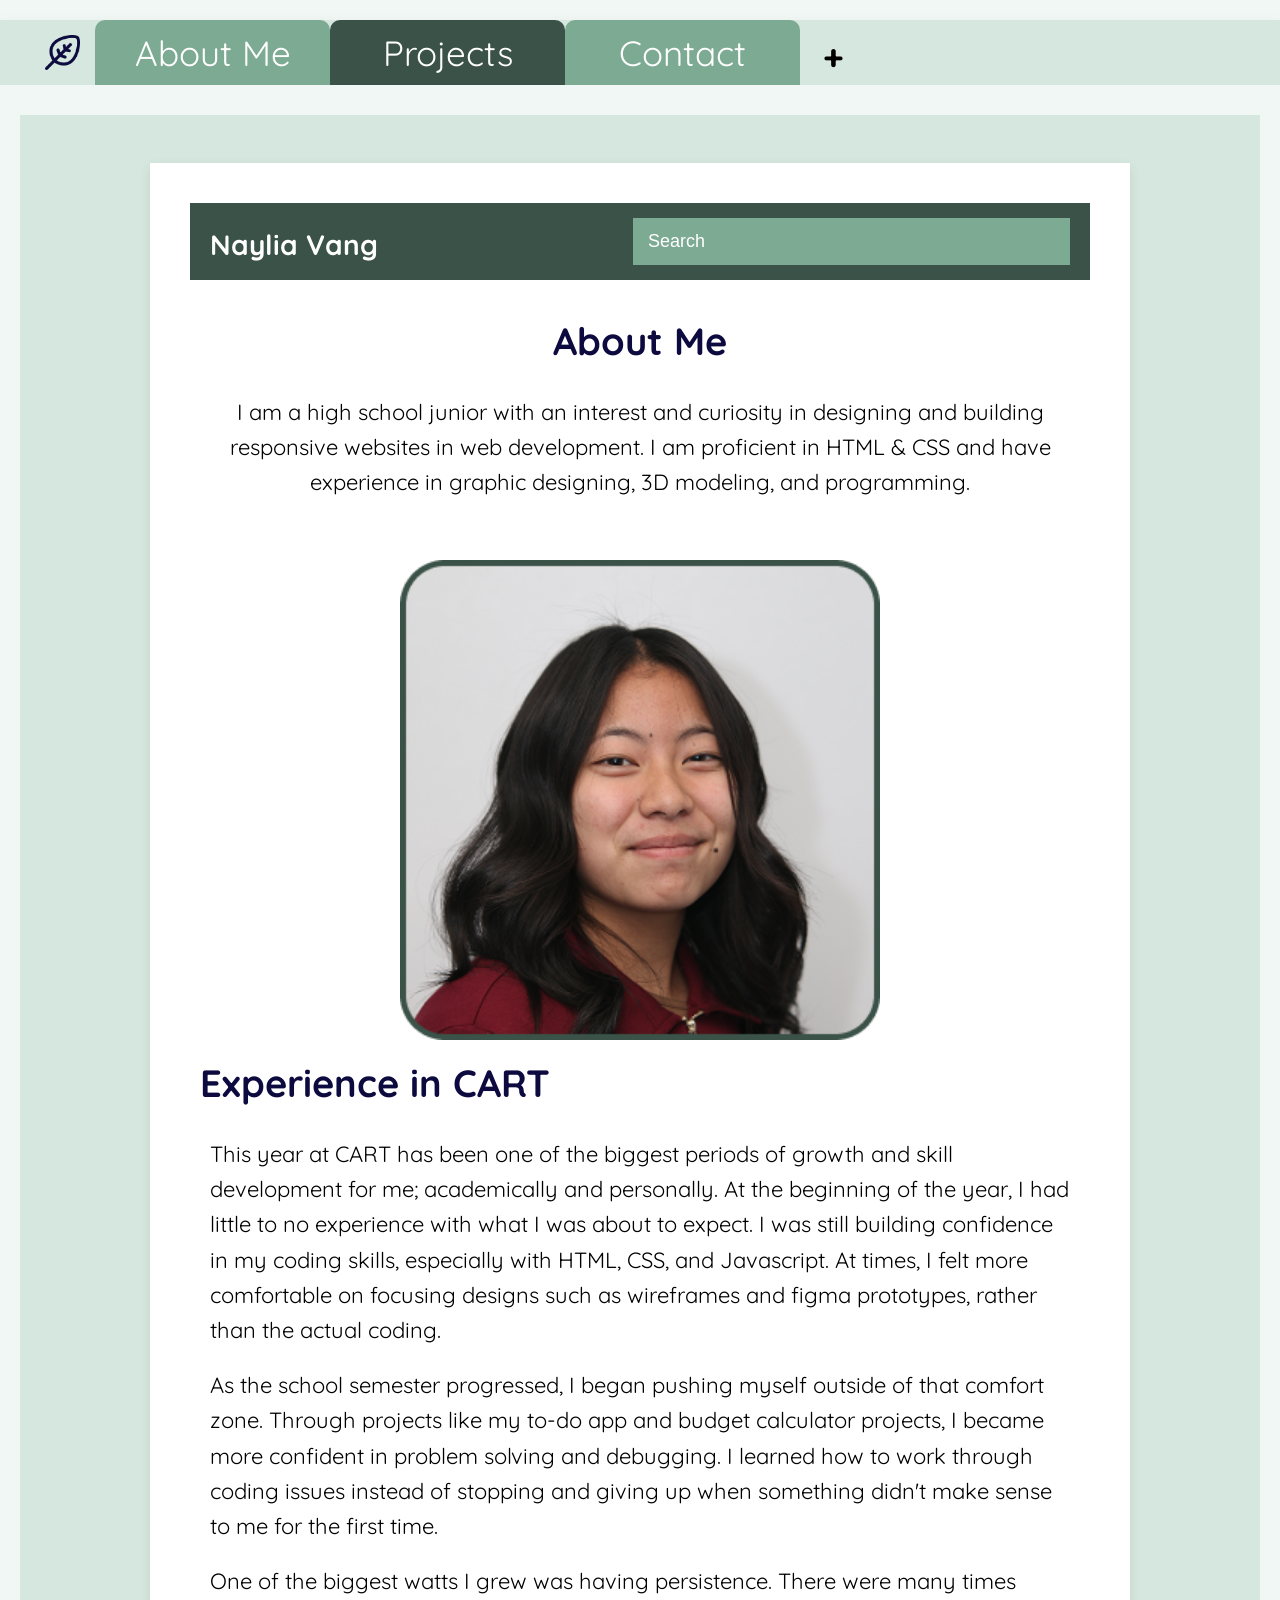
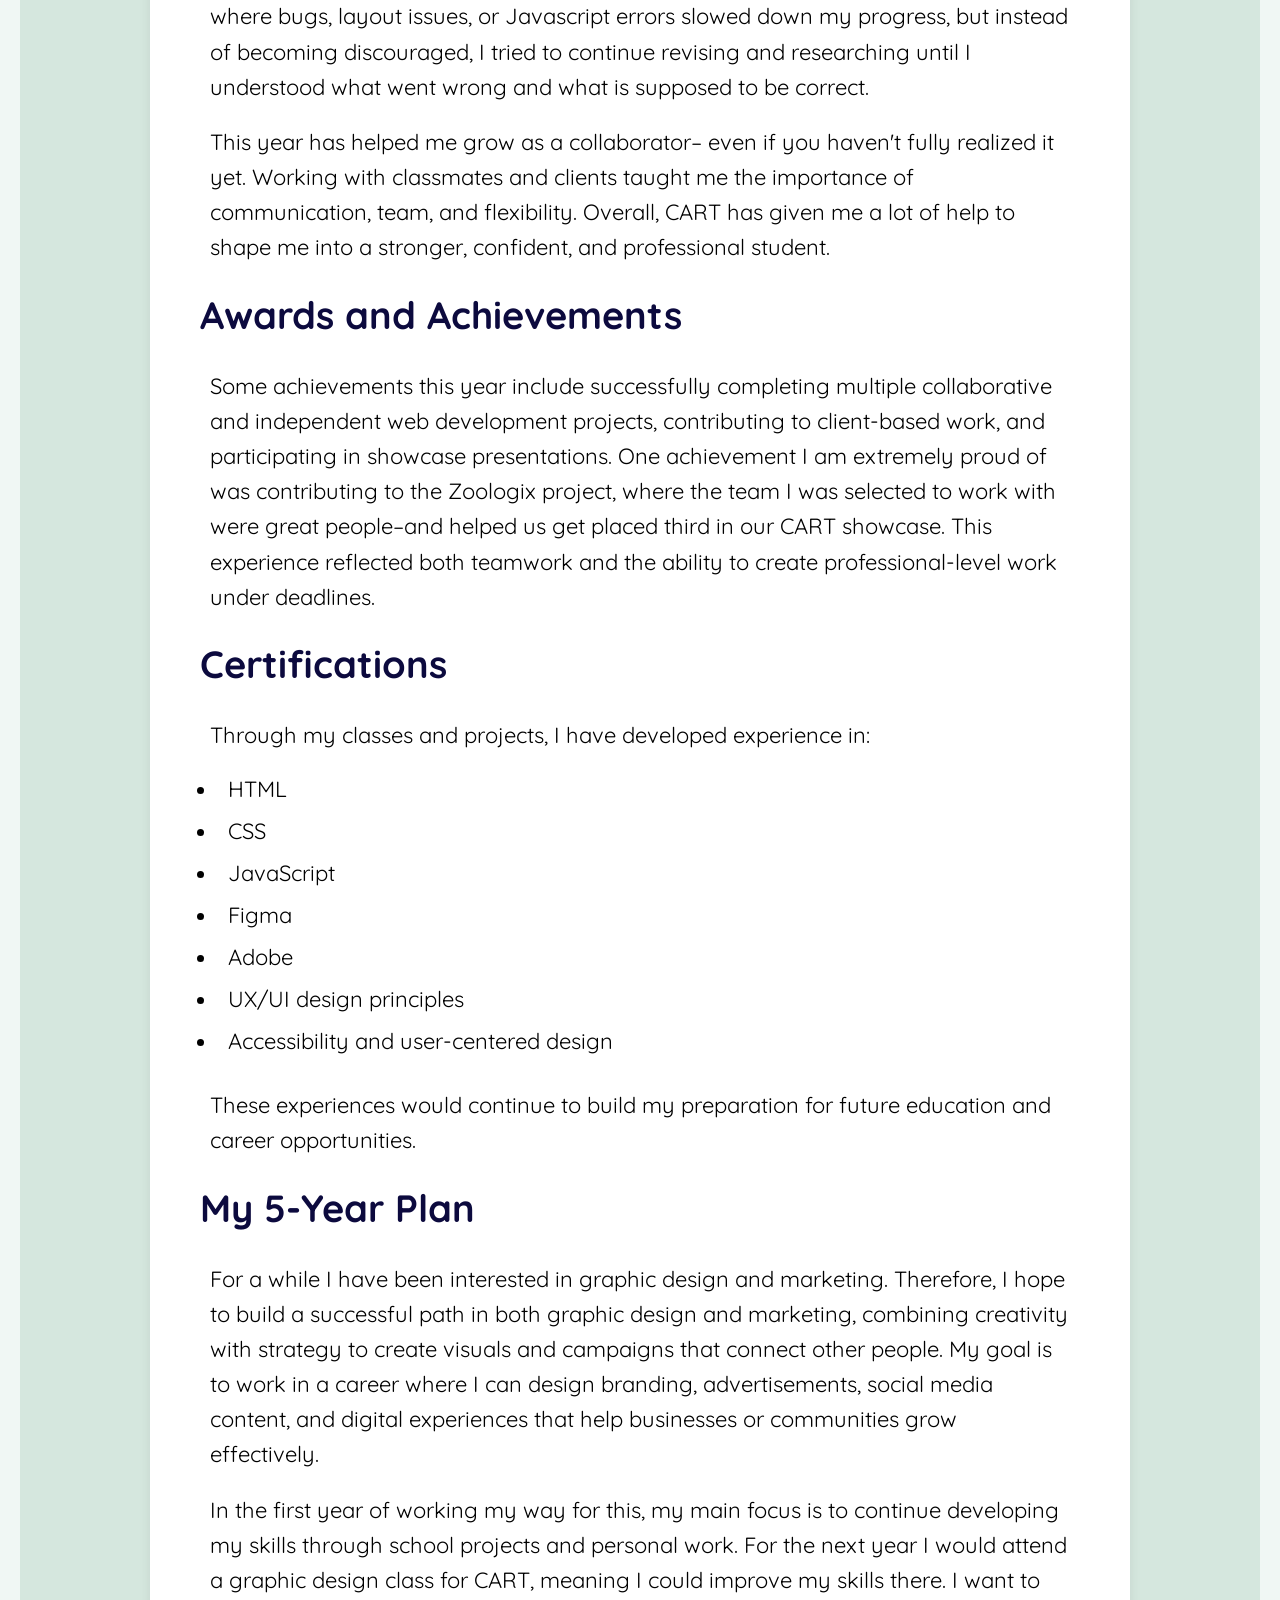
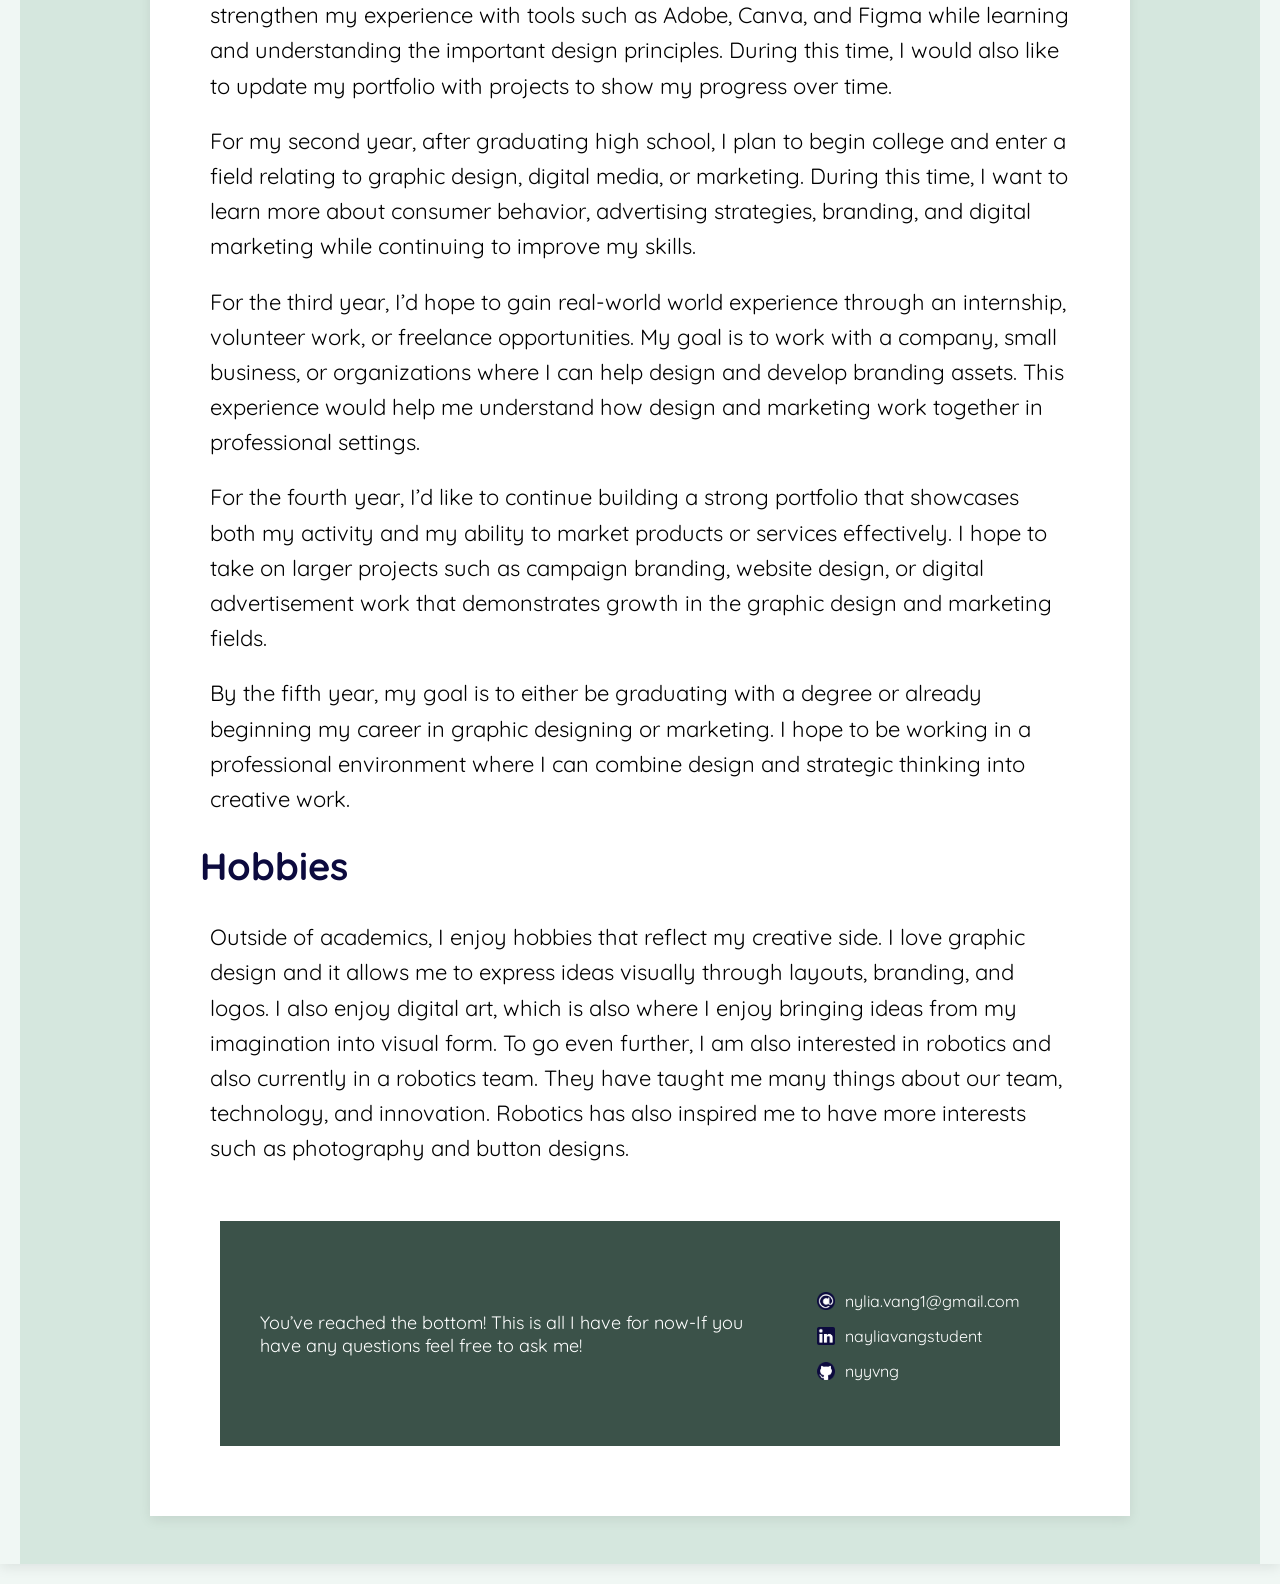
==== abtme.html @ 02778ee5 "fix up projects+resume l8tr" ====
<!DOCTYPE html>
<html lang="en">

<head>
    <meta charset="UTF-8">
    <meta name="viewport" content="width=device-width, initial-scale=1.0">
    <title>Naylia Vang | Portfolio</title>
    <link rel="stylesheet" href="style.css">
    <style>
        @import url('https://fonts.googleapis.com/css2?family=Montserrat:ital,wght@0,100..900;1,100..900&family=Quicksand:wght@300..700&family=Teachers:ital,wght@0,400..800;1,400..800&display=swap');
    </style>
</head>








<body>

    <section class="body-idk">


        <header>
            <nav>
                <a class="nav-link" id="home-link" href="index.html"><img src="home-icon.png"></a>
                <a class="nav-link" id="about-link" href="abtme.html">About Me</a>
                <a class="nav-link" id="projects-link" href="projects.html">Projects</a>
                <a class="nav-link" id="contact-link" href="contact.html">Contact</a>
                <div class="plus-btn">+</div>
            </nav>
        </header>
    </section>




    <section class="foldercover">
        <div class="contentcover">
            <!-- fun nav bar-->
            <main>
                <h1><a href="index.html">Naylia Vang</a></h1>
                <input type="text" id="search" value="Search">
            </main>
            <div id="ab" class="abt-me">
                <h2>About Me</h2>
                <p>I am a high school junior with an interest and curiosity in designing and building responsive
                    websites in
                    web
                    development. I am proficient in HTML & CSS and have experience in graphic designing, 3D
                    modeling,
                    and
                    programming.</p>
                <img id="hs" src="head-shot.png">
            </div>



            <div class="cart-relf">
                <h3>Experience in CART</h3>
                <p>This year at CART has been one of the biggest periods of growth and skill development for me;
                    academically and personally. At the beginning of the year, I had little to no experience with
                    what I
                    was
                    about to expect. I was still building confidence in my coding skills, especially with HTML, CSS,
                    and
                    Javascript. At times, I felt more comfortable on focusing designs such as wireframes and figma
                    prototypes, rather than the actual coding.</p>
                <p>As the school semester progressed, I began pushing myself outside of that comfort zone. Through
                    projects
                    like my to-do app and budget calculator projects, I became more confident in problem solving and
                    debugging. I learned how to work through coding issues instead of stopping and giving up when
                    something
                    didn't make sense to me for the first time.</p>
                <p>One of the biggest watts I grew was having persistence. There were many times where bugs, layout
                    issues,
                    or Javascript errors slowed down my progress, but instead of becoming discouraged, I tried to
                    continue
                    revising and researching until I understood what went wrong and what is supposed to be correct.
                </p>
                <p>This year has helped me grow as a collaborator– even if you haven't fully realized it yet.
                    Working
                    with
                    classmates and clients taught me the importance of communication, team, and flexibility.
                    Overall,
                    CART
                    has given me a lot of help to shape me into a stronger, confident, and professional student.</p>
            </div>


            <div class="awards">
                <h3>Awards and Achievements</h3>
                <p>Some achievements this year include successfully completing multiple collaborative and
                    independent
                    web
                    development projects, contributing to client-based work, and participating in showcase
                    presentations.
                    One achievement I am extremely proud of was contributing to the Zoologix project, where the team
                    I
                    was
                    selected to work with were great people–and helped us get placed third in our CART showcase.
                    This
                    experience reflected both teamwork and the ability to create professional-level work under
                    deadlines.
                </p>
            </div>

            <div class="certi">
                <h3>Certifications</h3>
                <p>Through my classes and projects, I have developed experience in:</p>
                <ul>
                    <li>HTML</li>
                    <li>CSS</li>
                    <li>JavaScript</li>
                    <li>Figma</li>
                    <li>Adobe</li>
                    <li>UX/UI design principles</li>
                    <li>Accessibility and user-centered design</li>
                </ul>
                <p>These experiences would continue to build my preparation for future education and career
                    opportunities.</p>
            </div>


            <div class="years-plan">
                <h3>My 5-Year Plan</h3>
                <p>For a while I have been interested in graphic design and marketing. Therefore, I hope to build a
                    successful path in both graphic design and marketing, combining creativity with strategy to
                    create
                    visuals and campaigns that connect other people. My goal is to work in a career where I can
                    design
                    branding, advertisements, social media content, and digital experiences that help businesses or
                    communities grow effectively.</p>
                <p>In the first year of working my way for this, my main focus is to continue developing my skills
                    through
                    school projects and personal work. For the next year I would attend a graphic design class for
                    CART,
                    meaning I could improve my skills there. I want to strengthen my experience with tools such as
                    Adobe,
                    Canva, and Figma while learning and understanding the important design principles. During this
                    time,
                    I
                    would also like to update my portfolio with projects to show my progress over time.</p>
                <p>For my second year, after graduating high school, I plan to begin college and enter a field
                    relating
                    to
                    graphic design, digital media, or marketing. During this time, I want to learn more about
                    consumer
                    behavior, advertising strategies, branding, and digital marketing while continuing to improve my
                    skills.
                </p>
                <p>For the third year, I’d hope to gain real-world world experience through an internship, volunteer
                    work,
                    or freelance opportunities. My goal is to work with a company, small business, or organizations
                    where I
                    can help design and develop branding assets. This experience would help me understand how design
                    and
                    marketing work together in professional settings.</p>
                <p>For the fourth year, I’d like to continue building a strong portfolio that showcases both my
                    activity
                    and
                    my ability to market products or services effectively. I hope to take on larger projects such as
                    campaign branding, website design, or digital advertisement work that demonstrates growth in the
                    graphic
                    design and marketing fields.</p>
                <p>By the fifth year, my goal is to either be graduating with a degree or already beginning my
                    career in
                    graphic designing or marketing. I hope to be working in a professional environment where I can
                    combine
                    design and strategic thinking into creative work.</p>
            </div>

            <div class="hobbies">
                <h3>Hobbies</h3>
                <p>Outside of academics, I enjoy hobbies that reflect my creative side.
                    I love graphic design and it allows me to express ideas visually through layouts, branding, and
                    logos. I also enjoy digital art, which is also where I enjoy bringing ideas from my imagination
                    into visual form. To go even further, I am also interested in robotics and also currently in a
                    robotics team. They have taught me many things about our team, technology, and innovation.
                    Robotics has also inspired me to have more interests such as photography and button designs.
                </p>
            </div>






            <!-- bottom nav bar-->
            <section class="bottom-nav">
                <p>You’ve reached the bottom! This is all I have for now-If you have any questions feel free to ask
                    me!
                </p>
                <section class="bottom-socials">
                    <div class="email">
                        <img src="mail.png">
                        nylia.vang1@gmail.com
                    </div>
                    <div class="linkedin">
                        <img src="linkedin.png">
                        <a href="https://www.linkedin.com/in/nayliavangstudent">nayliavangstudent</a>
                    </div>
                    <div class="github">
                        <img src="github.png">
                        <a href="https://github.com/nyyvng">nyyvng</a>
                </section>
            </section>
    </section>
    </div>



</body>

</html>
---- style.css ----
:root {
    --mint-cream: #f0f7f4;
    --dark-amethyst: #0c0a3e;
    --granite: #3b5249;
    --honeydew: #d5e7de;
    --muted-teal: #7daa92;
}


html {
    scroll-behavior: smooth;
}

body {
    background-color: var(--mint-cream);
    margin: 0;
    font-family: "Quicksand", sans-serif;
    box-shadow: 0 4px 12px rgba(0, 0, 0, 0.08);
}

.body-idk {
    background-color: var(--honeydew);
}


button {
    font-family: inherit;
}


.foldercover {
    background-color: var(--honeydew);
    margin: 20px;
    padding: 20px;
    border: 8px solid var(--honeydew);
    min-height: 100vh;

}


/* giant chunk of nav styling.... */
nav {
    font-size: 35px;
    margin: 20px 30px 0;
    display: flex;
    align-items: center;
    gap: 0;
    flex-wrap: wrap;
}

.nav-link {
    display: flex;
    align-items: center;
    justify-content: center;
}

img {
    height: 100%;
    max-width: 100%;
    object-fit: cover;

}

#home-link {
    background-color: var(--honeydew);
    height: 35px;
    width: 35px;
    padding: 15px;
    border-radius: 10px 10px 0 0;
}


#about-link {
    background-color: var(--muted-teal);
    color: white;
    display: block;
    height: 35px;
    width: 205px;
    padding: 15px;
    border-radius: 10px 10px 0 0;
    text-decoration: none;
    display: flex;
    justify-content: center;
    text-align: center;
}

#projects-link {
    background-color: var(--granite);
    color: white;
    display: block;
    height: 35px;
    width: 205px;
    padding: 15px;
    border-radius: 10px 10px 0 0;
    text-decoration: none;
    display: flex;
    justify-content: center;
    text-align: center;
}

#contact-link {
    background-color: var(--muted-teal);
    color: white;
    display: block;
    height: 35px;
    width: 205px;
    padding: 15px;
    border-radius: 10px 10px 0 0;
    text-decoration: none;
    display: flex;
    justify-content: center;
    text-align: center;
}

.plus-btn {
    background-color: var(--honeydew);
    display: block;
    height: 35px;
    width: 35px;
    padding: 15px;
    border-radius: 10px 10px 0 0;
    display: flex;
    justify-content: center;
    font-weight: bolder;
}

.plus-btn:hover {
    cursor: pointer;
    transform: scale(1.15);
    transition: 0.5s;
}

#home-link:hover {
    cursor: pointer;
    transform: scale(1.15);
    transition: 0.5s;
}

#about-link:hover {
    cursor: pointer;
    transform: scale(1.1);
    transition: 0.5s;
}

#projects-link:hover {
    cursor: pointer;
    transform: scale(1.1);
    transition: 0.5s;
}

#contact-link:hover {
    cursor: pointer;
    transform: scale(1.1);
    transition: 0.5s;
}


/* ssecond nav, needs more fixing */
main {
    background-color: var(--granite);
    display: flex;
    justify-content: space-between;
    align-items: center;
    border-radius: 0;
    margin: 0;
    padding: 15px 20px;
}

main h1 {
    margin: 0;
}

main h1 a {
    font-size: 28px;
    text-decoration: none;
    color: white;
}

#search {
    background-color: var(--muted-teal);
    color: white;
    width: 420px;
    height: 45px;
    font-size: 18px;
    border: none;
    padding-left: 15px;
    outline: none;
}

.explore-sec {
    text-align: center;
    padding: 5px 0px;
}

.explore-sec h2 {
    font-size: 38px;
    color: var(--dark-amethyst);
    margin-bottom: 20px;
}

.explore-sec p {
    font-size: 22px;
    max-width: 700px;
    margin: auto;
    line-height: 1.6;
    color: var(--dark-amethyst);
}

.explore-sec button {
    margin-top: 40px;
    background-color: var(--granite);
    color: white;
    border: none;
    padding: 18px 60px;
    font-size: 24px;
    cursor: pointer;
}


.more-abt {
    text-align: center;
    border-top: 3px solid var(--dark-amethyst);
    margin: 50px 50px;
    padding: 60px 40px;
}

.more-abt h2 {
    font-size: 32px;
    color: var(--dark-amethyst);
}

.more-abt p {
    font-size: 20px;
    max-width: 800px;
    margin: auto;
    line-height: 1.7;
    color: var(--dark-amethyst);
}

.action-buttons {
    display: flex;
    justify-content: center;
    gap: 40px;
    margin: 40px 0 80px;
}

.action-buttons button {
    background-color: var(--granite);
    border: none;
    padding: 20px 40px;
}

.action-buttons a {
    color: white;
    text-decoration: none;
    font-size: 20px;
}









/*contact in main page sectiom */

.bottom-nav {
    background-color: var(--granite);
    color: white;
    padding: 40px;
    margin: 40px 30px 30px;
    display: flex;
    justify-content: space-between;
    align-items: center;
}

.bottom-nav p {
    text-align: left;
    font-size: 18px;
    max-width: 500px;
    margin: 0;
}

.footer-left {
    display: flex;
    flex-direction: column;
    gap: 20px;
}


.email,
.linkedin,
.github {
    display: flex;
    align-items: center;
    gap: 10px;
    width: auto;
    height: auto;
    font-size: 16px;
}

.bottom-socials {
    margin-top: 30px;
    display: flex;
    flex-direction: column;
    gap: 15px;
}

.bottom-socials img {
    width: 18px;
    height: 18px;
}

.bottom-socials a {
    color: white;
    text-decoration: none;
}

.bottom-nav button {
    background-color: var(--muted-teal);
    border: none;
    padding: 16px 30px;
    margin-top: 25px;
    cursor: pointer;
}

.bottom-nav button a {
    color: white;
    text-decoration: none;
    font-size: 18px;
}


.contentcover {
    background-color: white;
    margin: 20px 30px;
    padding: 40px;
    box-shadow: 0 4px 12px rgba(0, 0, 0, 0.08);
    max-width: 900px;
    align-items: center;
    justify-content: center;
    margin-left: auto;
    margin-right: auto;
}



















/* about me stuff */
#hs {
    background-size: 10px;
    width: 480px;

}


.abt-me {
    text-align: center;
    padding: 5px 10px;
}

.abt-me h2 {
    font-size: 38px;
    color: var(--dark-amethyst);
    margin-bottom: 20px;
}

.abt-me p {
    font-size: 22px;
    max-width: 1200px;
    margin: auto;
    line-height: 1.6;
    padding: 10px;
    padding-bottom: 60px;
}


.cart-relf,
.awards,
.certi,
.years-plan,
.hobbies {
    padding: 5px 10px;
}

.cart-relf p,
.awards p,
.certi p,
.years-plan p,
.hobbies p {
    font-size: 22px;

    margin: auto;
    line-height: 1.6;
    padding: 10px;
}

.cart-relf h3,
.awards h3,
.certi h3,
.years-plan h3,
.hobbies h3 {
    font-size: 38px;
    color: var(--dark-amethyst);
    margin-bottom: 20px;

}

.certi li {
    font-size: 22px;
    margin: auto;
    line-height: 1;
    padding: 10px;
}


























/* projects section */
.projects a {
    text-decoration: none;
}

#project-img {
    background-size: cover;
}

.prj {
    text-align: center;
    padding: 40px 0;
}

.prj h2 {
    font-size: 32px;
    color: var(--dark-amethyst);
    margin-bottom: 15px;
}

.prj p {
    font-size: 18px;
    color: var(--dark-amethyst);
}


.projects {
    display: flex;
    flex-direction: column;
    gap: 25px;
    margin-top: 30px;
}

.bioshield,
.pawpal,
.fcz,
.to-do,
.budget {
    background-color: var(--muted-teal);
    padding: 20px;
    display: flex;
    align-items: center;
    gap: 25px;
    box-shadow: 0 4px 10px rgba(0, 0, 0, 0.08);
}


#project-img {
    width: 290px;
    height: 220px;
    object-fit: cover;
    flex-shrink: 0;
    border: 7px solid var(--granite);
    border-radius: 30px;
}

.bioshield h3,
.pawpal h3,
.fcz h3,
.to-do h3,
.budget h3 {
    border-right: 4px solid white;
    padding-right: 20px;
    margin: 0;
    font-size: 22px;
}

.bioshield sub,
.pawpal sub,
.fcz sub,
.to-do sub,
.budget sub {
    display: block;
    padding-left: 20px;
    margin-top: 15px;
    font-size: 15px;
    line-height: 1.5;
    color: white;
    font-size: 28px;
}

.projects a {
    color: white;
    text-decoration: none;
}

.bioshield:hover {
    cursor: pointer;
    transform: scale(1.01);
    transition: 0.5s;
}

.pawpal:hover {
    cursor: pointer;
    transform: scale(1.01);
    transition: 0.5s;
}

.fcz:hover {
    cursor: pointer;
    transform: scale(1.01);
    transition: 0.5s;
}

.to-do:hover {
    cursor: pointer;
    transform: scale(1.01);
    transition: 0.5s;
}

.budget:hover {
    cursor: pointer;
    transform: scale(1.01);
    transition: 0.5s;
}

.project-desc {
    font-size: 15px;
    line-height: 1.5;
    color: white;
    margin: 10px 0 0;
}





















/* contact stuff here */
.contact-header {
    text-align: center;
    margin-bottom: 40px;
}

.contact-header h2 {
    font-size: 40px;
    color: var(--dark-amethyst);
}

.contact-header p {
    font-size: 22px;
    max-width: 700px;
    margin: auto;
    line-height: 1.6;
}

.contact-form {
    display: flex;
    flex-direction: column;
    gap: 20px;
    max-width: 700px;
    margin: auto;
}

.contact-form label {
    font-size: 22px;
    color: var(--dark-amethyst);
}

.contact-form input,
.contact-form textarea {
    padding: 18px;
    border: 2px solid var(--muted-teal);
    font-size: 18px;
    font-family: inherit;
    outline: none;
}

.contact-form textarea {
    resize: vertical;
}

.contact-form button {
    background-color: var(--granite);
    color: white;
    border: none;
    padding: 18px;
    font-size: 20px;
    cursor: pointer;
}

.contact-form button:hover {
    transform: scale(1.02);
    transition: 0.4s;
}



























/* BIOHSIELD STUFF DOWN BELOWW */
#bioshield {
    padding: 40px;
    max-width: 1200px;
    margin: auto;
}

#bioshield h2 {
    text-align: center;
    font-size: 42px;
    color: var(--dark-amethyst);
    margin-bottom: 50px;
}

#bioshield h2 a {
    text-decoration: none;
    color: var(--dark-amethyst);
}

.bioshield-top {
    display: flex;
    align-items: center;
    gap: 40px;
}

.bioshield-top img {
    width: 500px;
    border: 4px solid var(--granite);
    border-radius: 20px;
    flex-shrink: 0;
}

.bioshield-desc {
    font-size: 28px;
    line-height: 1.6;
    color: var(--dark-amethyst);
    margin: 0;
    max-width: 550px;
}

#bioshield-experience {
    padding: 20px 40px 80px;
    max-width: 1200px;
    margin: auto;
}

#bioshield-experience h2 {
    font-size: 34px;
    color: var(--dark-amethyst);
    margin-top: 50px;
    margin-bottom: 20px;
}

#bioshield-experience p {
    font-size: 22px;
    line-height: 1.8;
    color: var(--dark-amethyst);
}

#bioshield-experience li {
    font-size: 22px;
    line-height: 1.8;
}

#bioshield-experience img {
    width: 550px;
    display: block;
    margin: 40px auto;
    border: 4px solid var(--granite);
    border-radius: 20px;
}






































































































/* below here will be the resume stuff !!! */

body.resume-body {
    margin: 0;
    font-family: Arial, sans-serif;
    background-color: #e6f0ea;
    color: #1f2d2a;
    padding: 40px;
}

nav {
    margin-bottom: 30px;
    max-width: 900px;
}

h1 {
    font-size: 36px;
    margin: 0;
}

h3 {
    font-size: 18px;
    margin: 5px 0 20px;
    color: #4f6f66;
}

.socials {
    display: flex;
    flex-wrap: wrap;
    gap: 25px;
    font-size: 14px;
}

.socials div {
    display: flex;
    align-items: center;
    gap: 8px;
    width: 25px;
    height: 25px;
}


.summary {
    margin-bottom: 30px;
}

.summary h4 {
    border-bottom: 2px solid #8fb3a8;
    padding-bottom: 5px;
}

.summary p {
    font-size: 14px;
    line-height: 1.6;
}

.left-side {
    width: 30%;
    float: left;
}



section {
    margin-bottom: 25px;
}

h4 {
    font-size: 18px;
    margin-bottom: 10px;
    border-bottom: 2px solid #8fb3a8;
    padding-bottom: 5px;
}

h5 {
    font-size: 15px;
    margin: 5px 0;
}

sub {
    display: block;
    font-size: 13px;
    color: #555;
    margin-bottom: 5px;
}

ul {
    padding-left: 18px;
    margin-top: 5px;
}

li {
    font-size: 13px;
    margin-bottom: 6px;
}

.bottom {
    clear: both;
    margin-top: 30px;
    display: flex;
    gap: 50px;
}

.bottom ul {
    padding-left: 18px;
}
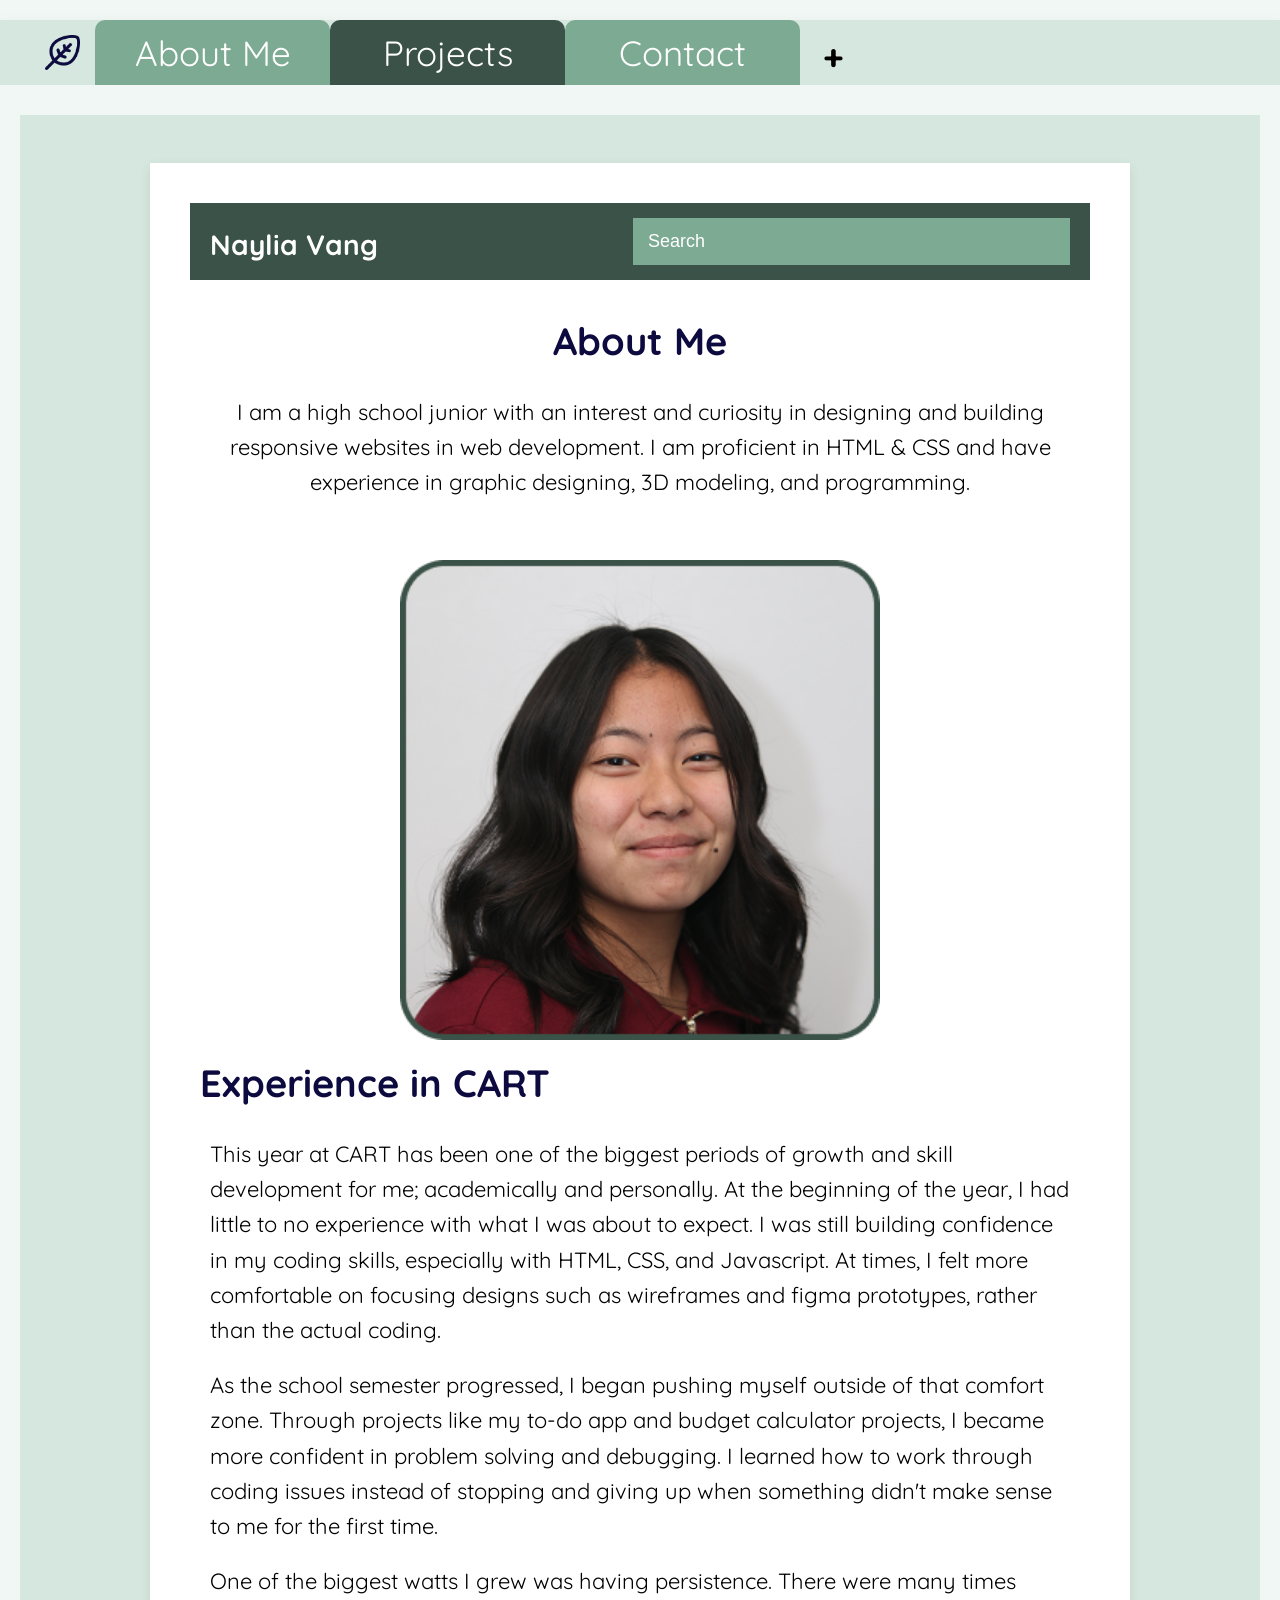
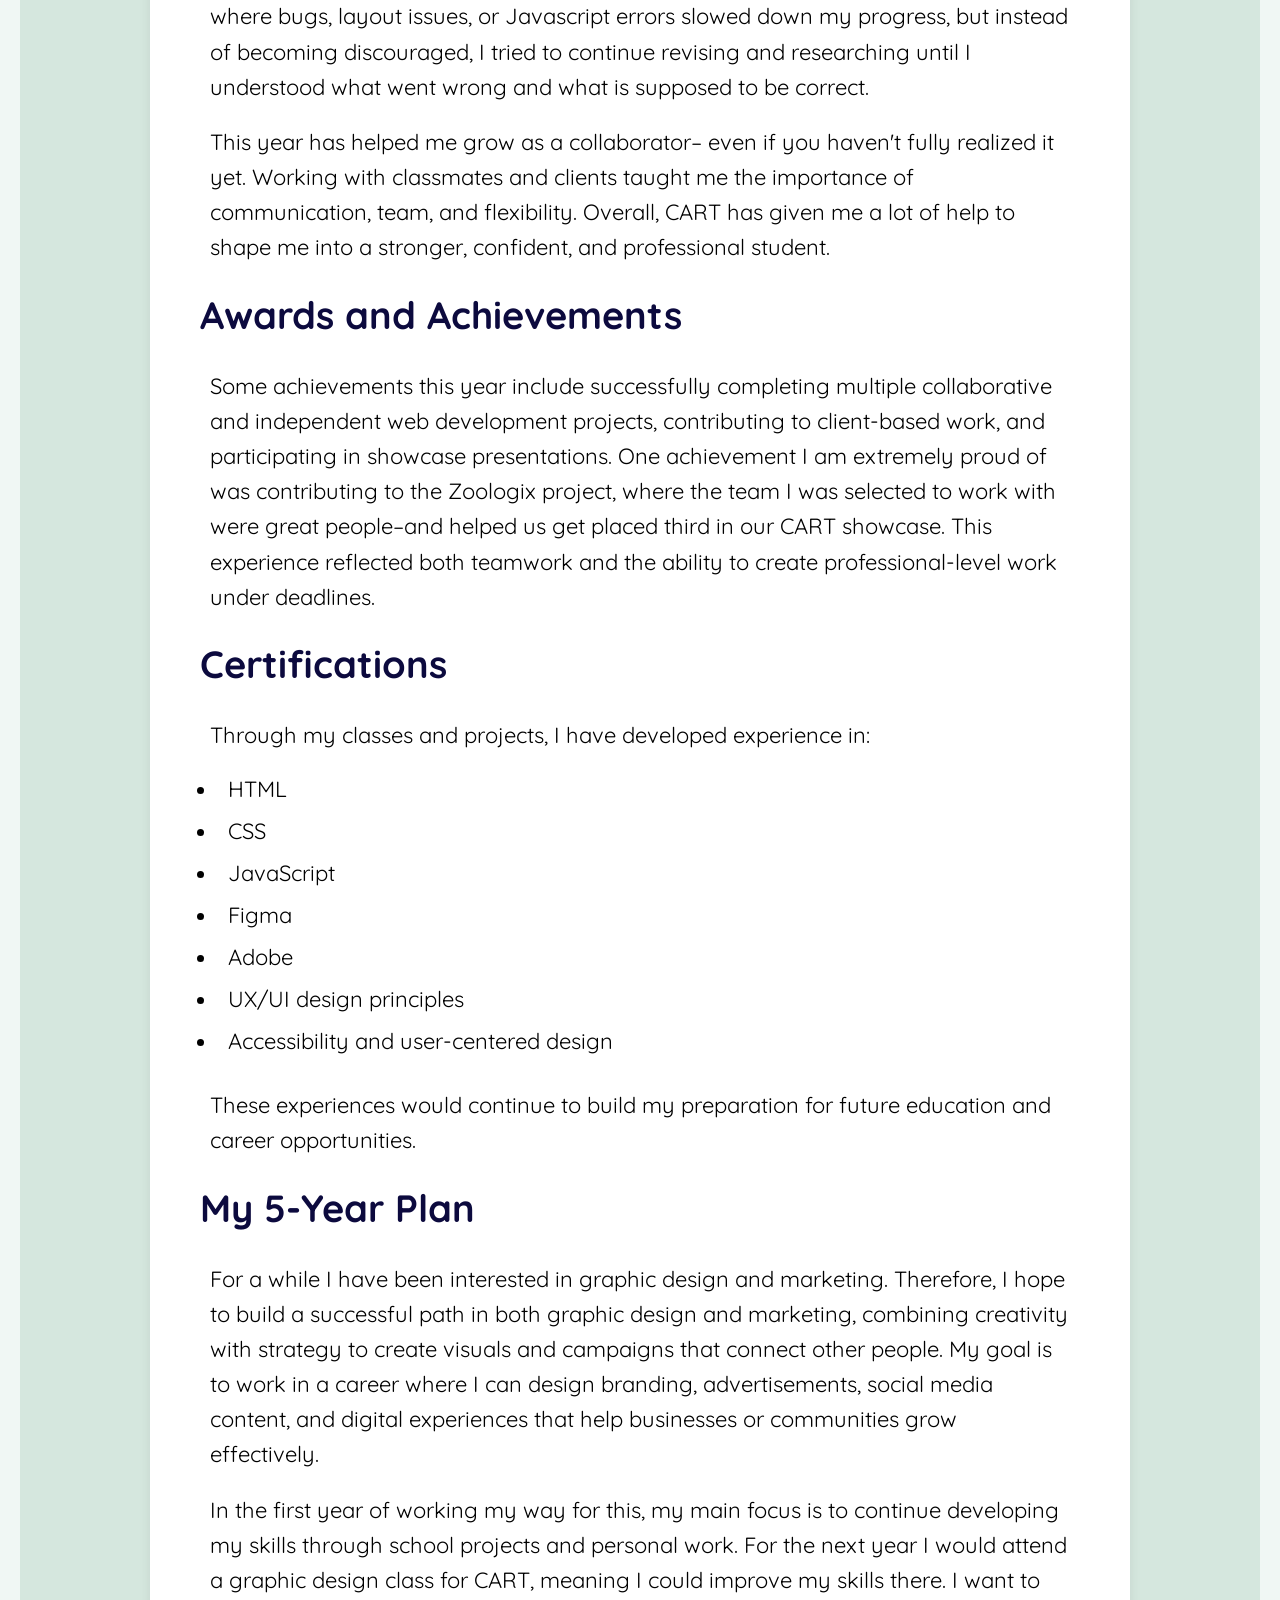
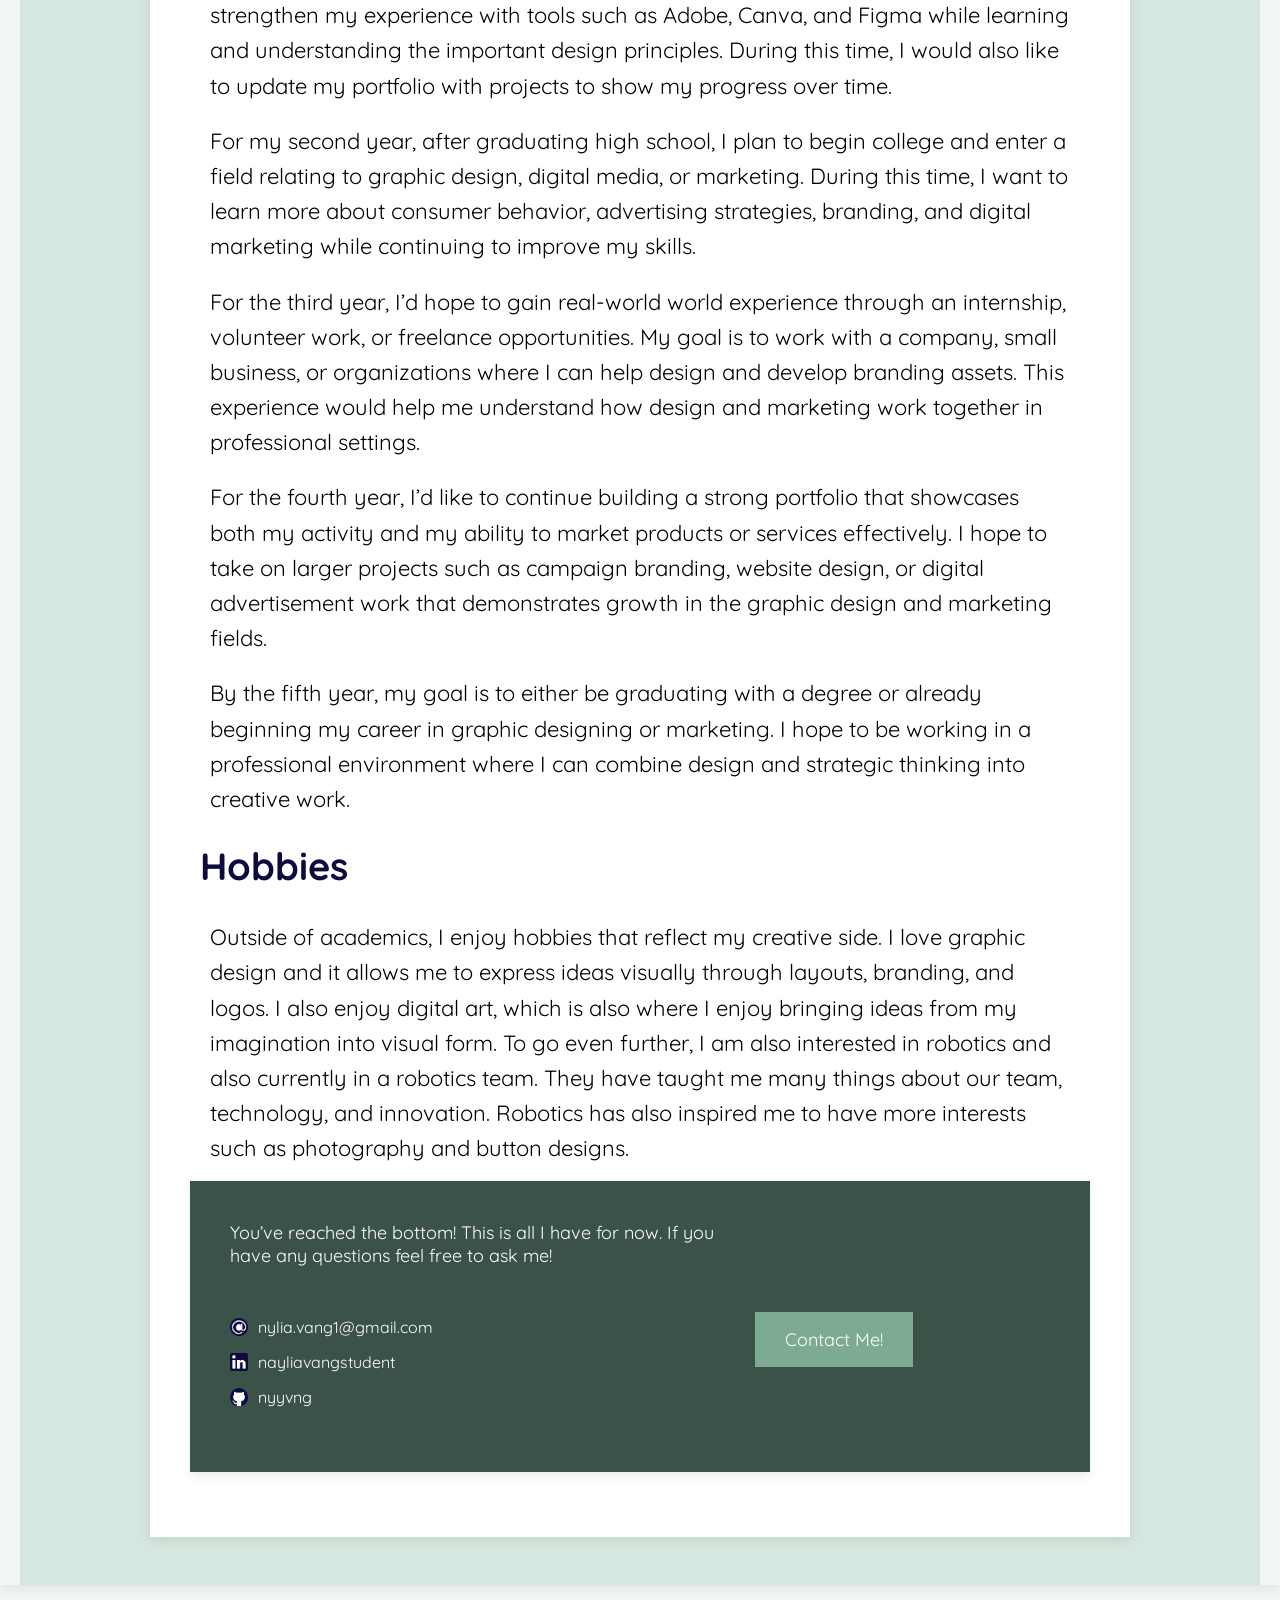
==== commit 45157c39: "eek" ====
--- a/abtme.html
+++ b/abtme.html
@@ -190,22 +190,32 @@
 
             <!-- bottom nav bar-->
             <section class="bottom-nav">
-                <p>You’ve reached the bottom! This is all I have for now-If you have any questions feel free to ask
-                    me!
-                </p>
-                <section class="bottom-socials">
-                    <div class="email">
-                        <img src="mail.png">
-                        nylia.vang1@gmail.com
-                    </div>
-                    <div class="linkedin">
-                        <img src="linkedin.png">
-                        <a href="https://www.linkedin.com/in/nayliavangstudent">nayliavangstudent</a>
-                    </div>
-                    <div class="github">
-                        <img src="github.png">
-                        <a href="https://github.com/nyyvng">nyyvng</a>
-                </section>
+                <div class="footer-left">
+                    <p>You’ve reached the bottom! This is all I have for now. If you have any questions feel free to ask
+                        me!
+                    </p>
+
+                    <section class="bottom-socials">
+                        <div class="email">
+                            <img src="mail.png">
+                            nylia.vang1@gmail.com
+                        </div>
+
+                        <div class="linkedin">
+                            <img src="linkedin.png">
+                            <a href="https://www.linkedin.com/in/nayliavangstudent">nayliavangstudent</a>
+                        </div>
+
+                        <div class="github">
+                            <img src="github.png">
+                            <a href="https://github.com/nyyvng">nyyvng</a>
+                        </div>
+                    </section>
+                </div>
+
+                <div class="footer-right">
+                    <button><a href="contact.html">Contact Me!</a></button>
+                </div>
             </section>
     </section>
     </div>
--- a/style.css
+++ b/style.css
@@ -25,6 +25,10 @@
 
 button {
     font-family: inherit;
+}
+button:hover {
+    transform: scale(1.05);
+    transition: 0.5s;
 }
 
 
@@ -268,12 +272,13 @@
 
 .bottom-nav {
     background-color: var(--granite);
+    padding: 40px;
+    display: flex;
+    align-items: center;
+    gap: 25px;
+    box-shadow: 0 4px 10px rgba(0, 0, 0, 0.08);
     color: white;
-    padding: 40px;
-    margin: 40px 30px 30px;
-    display: flex;
-    justify-content: space-between;
-    align-items: center;
+
 }
 
 .bottom-nav p {
@@ -649,6 +654,7 @@
     padding: 18px;
     font-size: 20px;
     cursor: pointer;
+    margin-bottom: 90px;
 }
 
 .contact-form button:hover {
@@ -709,13 +715,14 @@
 
 .bioshield-top img {
     width: 500px;
+    height: 300px;
     border: 4px solid var(--granite);
     border-radius: 20px;
     flex-shrink: 0;
 }
 
 .bioshield-desc {
-    font-size: 28px;
+    font-size: 22px;
     line-height: 1.6;
     color: var(--dark-amethyst);
     margin: 0;
@@ -747,7 +754,8 @@
 }
 
 #bioshield-experience img {
-    width: 550px;
+    width: 500px;
+    height: 200px;
     display: block;
     margin: 40px auto;
     border: 4px solid var(--granite);
@@ -770,21 +778,360 @@
 
 
 
-
-
-
-
-
-
-
-
-
-
-
-
-
-
-
+/* PAWPAL STUFF BELOW */ 
+#pawpal {
+    padding: 40px;
+    max-width: 1200px;
+    margin: auto;
+}
+
+#pawpal h2 {
+    text-align: center;
+    font-size: 42px;
+    color: var(--dark-amethyst);
+    margin-bottom: 50px;
+}
+
+#pawpal h2 a {
+    text-decoration: none;
+    color: var(--dark-amethyst);
+}
+
+.pawpal-top {
+    display: flex;
+    align-items: center;
+    gap: 40px;
+}
+
+.pawpal-top img {
+    width: 500px;
+    height: 300px;
+    border: 4px solid var(--granite);
+    border-radius: 20px;
+    flex-shrink: 0;
+}
+
+.pawpal-desc {
+    font-size: 22px;
+    line-height: 1.6;
+    color: var(--dark-amethyst);
+    margin: 0;
+    max-width: 550px;
+}
+
+#pawpal-experience {
+    padding: 20px 40px 80px;
+    max-width: 1200px;
+    margin: auto;
+}
+
+#pawpal-experience h2 {
+    font-size: 34px;
+    color: var(--dark-amethyst);
+    margin-top: 50px;
+    margin-bottom: 20px;
+}
+
+#pawpal-experience p {
+    font-size: 22px;
+    line-height: 1.8;
+    color: var(--dark-amethyst);
+}
+
+#pawpal-experience li {
+    font-size: 22px;
+    line-height: 1.8;
+}
+
+#pawpal-experience img {
+    width: 500px;
+    height: 200px;
+    display: block;
+    margin: 40px auto;
+    border: 4px solid var(--granite);
+    border-radius: 20px;
+}
+
+
+
+
+
+
+
+
+
+
+
+
+
+
+
+
+
+
+
+
+/* FCZ STUFF BELOW */
+#fcz {
+    padding: 40px;
+    max-width: 1200px;
+    margin: auto;
+}
+
+#fcz h2 {
+    text-align: center;
+    font-size: 42px;
+    color: var(--dark-amethyst);
+    margin-bottom: 50px;
+}
+
+#fcz h2 a {
+    text-decoration: none;
+    color: var(--dark-amethyst);
+}
+
+.fcz-top {
+    display: flex;
+    align-items: center;
+    gap: 40px;
+}
+
+.fcz-top img {
+    width: 500px;
+    height: 300px;
+    border: 4px solid var(--granite);
+    border-radius: 20px;
+    flex-shrink: 0;
+}
+
+.fcz-desc {
+    font-size: 22px;
+    line-height: 1.6;
+    color: var(--dark-amethyst);
+    margin: 0;
+    max-width: 550px;
+}
+
+#fcz-experience {
+    padding: 20px 40px 80px;
+    max-width: 1200px;
+    margin: auto;
+}
+
+#fcz-experience h2 {
+    font-size: 34px;
+    color: var(--dark-amethyst);
+    margin-top: 50px;
+    margin-bottom: 20px;
+}
+
+#fcz-experience p {
+    font-size: 22px;
+    line-height: 1.8;
+    color: var(--dark-amethyst);
+}
+
+#fcz-experience li {
+    font-size: 22px;
+    line-height: 1.8;
+}
+
+#fcz-experience img {
+    width: 500px;
+    height: 200px;
+    display: block;
+    margin: 40px auto;
+    border: 4px solid var(--granite);
+    border-radius: 20px;
+}
+
+
+
+
+
+
+
+
+
+
+
+
+
+
+
+
+
+
+
+
+
+
+
+/* TO-DO LIST BELOW */
+#todo {
+    padding: 40px;
+    max-width: 1200px;
+    margin: auto;
+}
+
+#todo h2 {
+    text-align: center;
+    font-size: 42px;
+    color: var(--dark-amethyst);
+    margin-bottom: 50px;
+}
+
+#todo h2 a {
+    text-decoration: none;
+    color: var(--dark-amethyst);
+}
+
+.todo-top {
+    display: flex;
+    align-items: center;
+    gap: 40px;
+}
+
+.todo-top img {
+    width: 500px;
+    height: 300px;
+    border: 4px solid var(--granite);
+    border-radius: 20px;
+    flex-shrink: 0;
+}
+
+.todo-desc {
+    font-size: 22px;
+    line-height: 1.6;
+    color: var(--dark-amethyst);
+    margin: 0;
+    max-width: 550px;
+}
+
+#todo-experience {
+    padding: 20px 40px 80px;
+    max-width: 1200px;
+    margin: auto;
+}
+
+#todo-experience h2 {
+    font-size: 34px;
+    color: var(--dark-amethyst);
+    margin-top: 50px;
+    margin-bottom: 20px;
+}
+
+#todo-experience p {
+    font-size: 22px;
+    line-height: 1.8;
+    color: var(--dark-amethyst);
+}
+
+#todo-experience li {
+    font-size: 22px;
+    line-height: 1.8;
+}
+
+#todo-experience img {
+    width: 500px;
+    height: 300px;
+    display: block;
+    margin: 40px auto;
+    border: 4px solid var(--granite);
+    border-radius: 20px;
+}
+
+
+
+
+
+
+
+
+
+
+
+
+
+
+
+
+
+
+
+/* BUDGET CALCULATOR BELOW */
+#budgetcalc {
+    padding: 40px;
+    max-width: 1200px;
+    margin: auto;
+}
+
+#budgetcalc h2 {
+    text-align: center;
+    font-size: 42px;
+    color: var(--dark-amethyst);
+    margin-bottom: 50px;
+}
+
+#budgetcalc h2 a {
+    text-decoration: none;
+    color: var(--dark-amethyst);
+}
+
+.budgetcalc-top {
+    display: flex;
+    align-items: center;
+    gap: 40px;
+}
+
+.budgetcalc-top img {
+    width: 500px;
+    height: 300px;
+    border: 4px solid var(--granite);
+    border-radius: 20px;
+    flex-shrink: 0;
+}
+
+.budgetcalc-desc {
+    font-size: 22px;
+    line-height: 1.6;
+    color: var(--dark-amethyst);
+    margin: 0;
+    max-width: 550px;
+}
+
+#budgetcalc-experience {
+    padding: 20px 40px 80px;
+    max-width: 1200px;
+    margin: auto;
+}
+
+#budgetcalc-experience h2 {
+    font-size: 34px;
+    color: var(--dark-amethyst);
+    margin-top: 50px;
+    margin-bottom: 20px;
+}
+
+#budgetcalc-experience p {
+    font-size: 22px;
+    line-height: 1.8;
+    color: var(--dark-amethyst);
+}
+
+#budgetcalc-experience li {
+    font-size: 22px;
+    line-height: 1.8;
+}
+
+#budgetcalc-experience img {
+    width: 500px;
+    height: 300px;
+    display: block;
+    margin: 40px auto;
+    border: 4px solid var(--granite);
+    border-radius: 20px;
+}
 
 
 
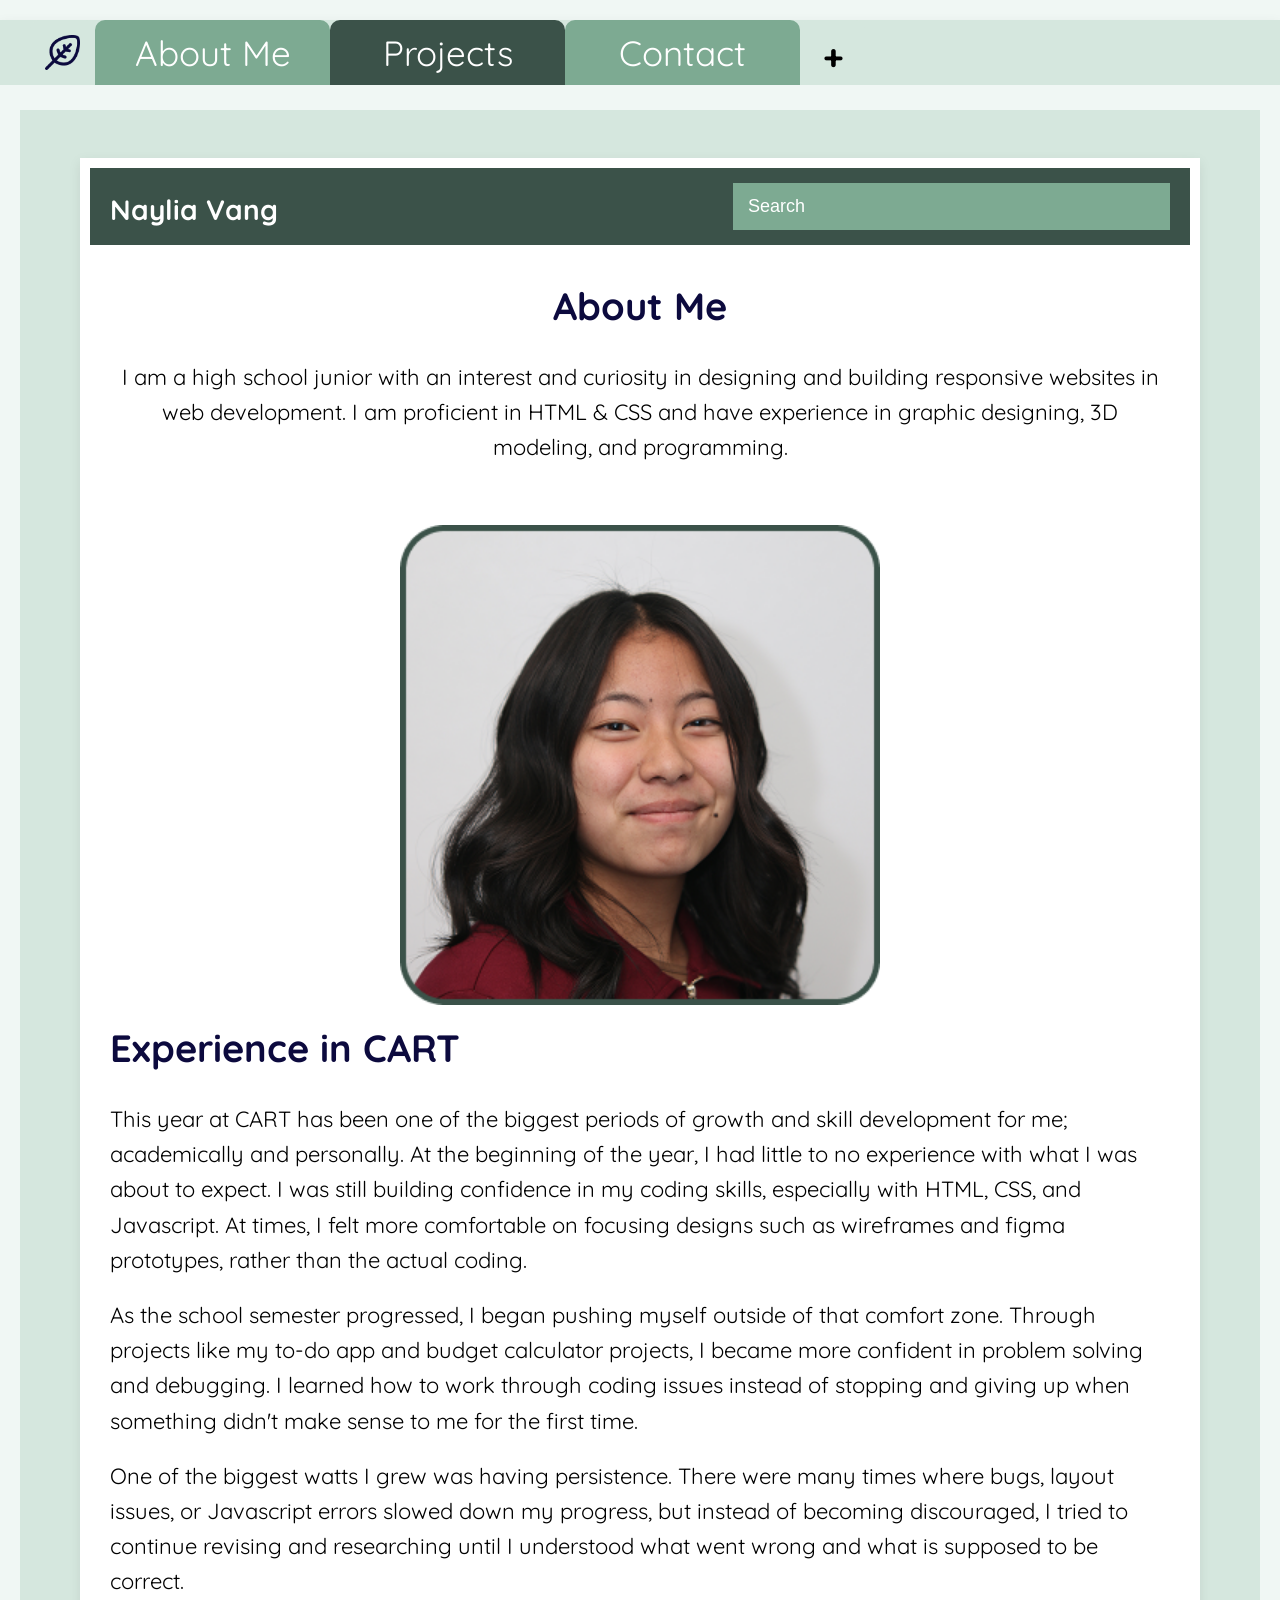
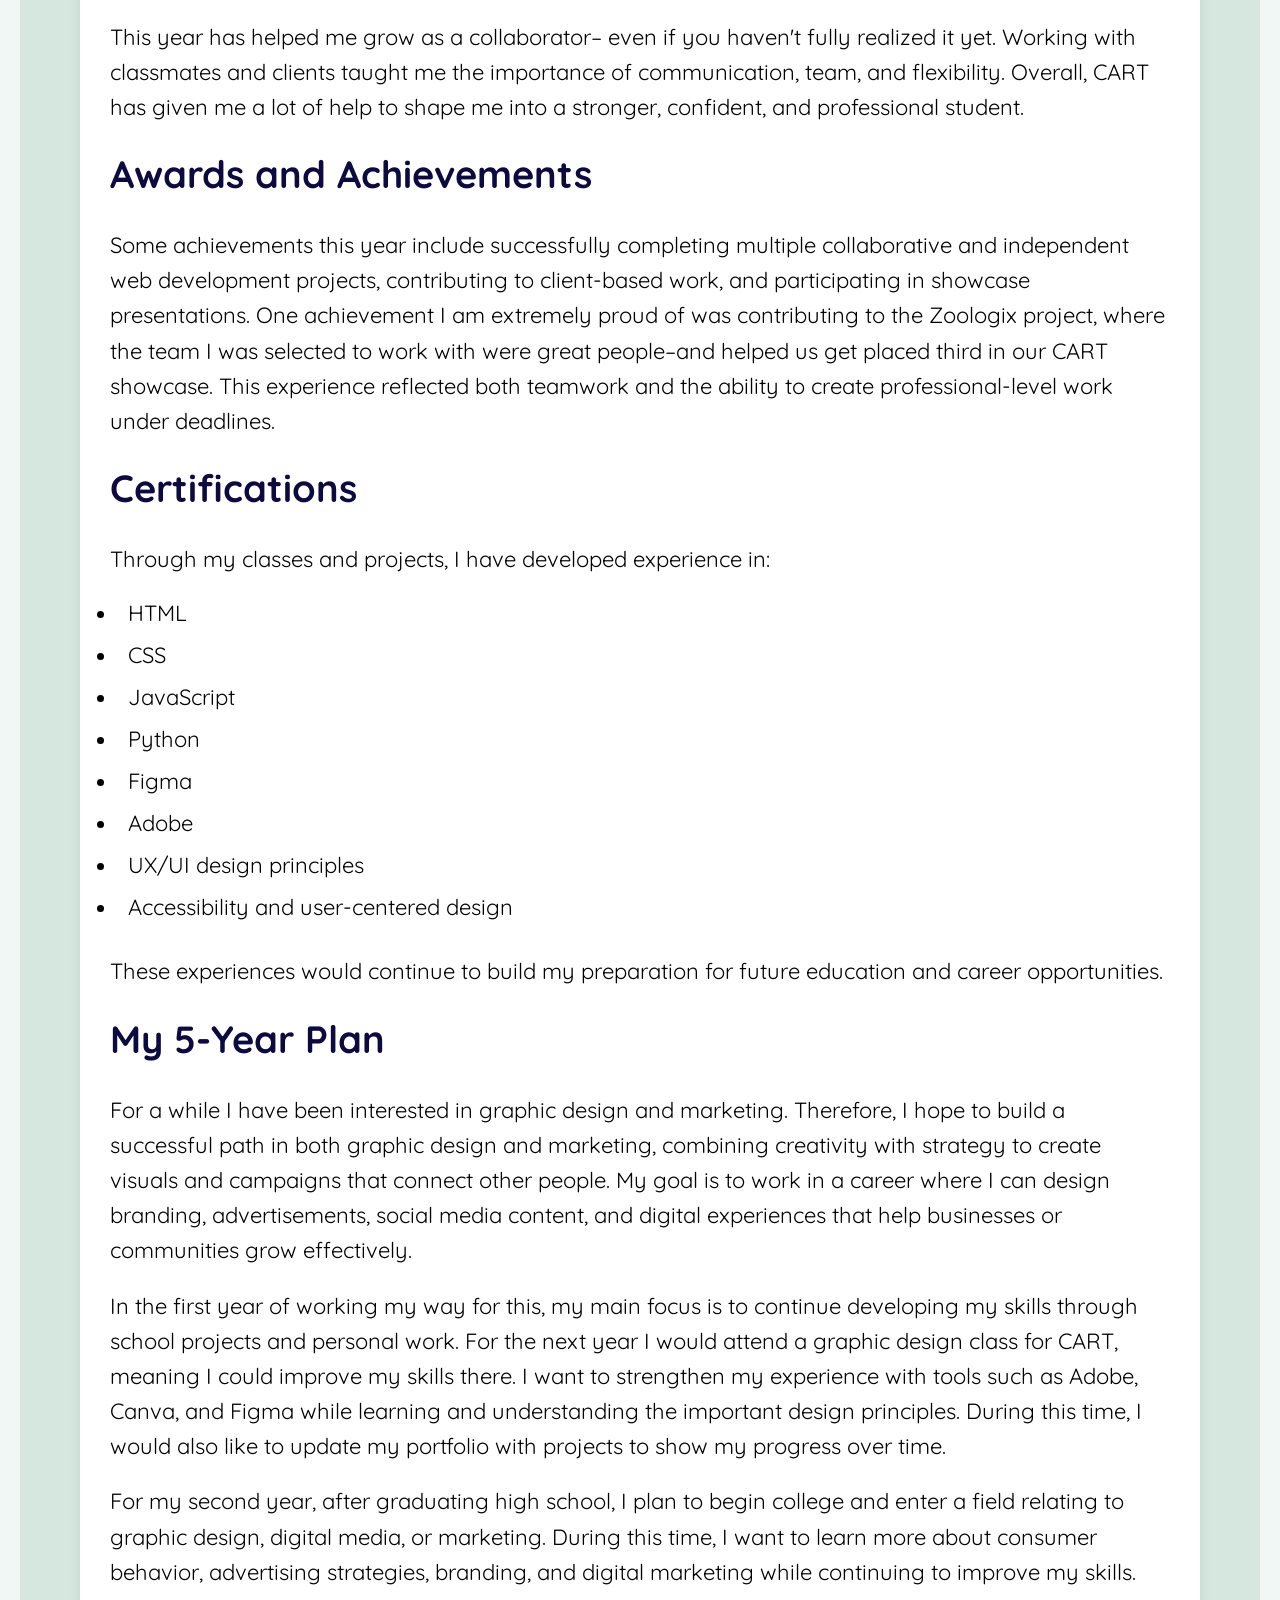
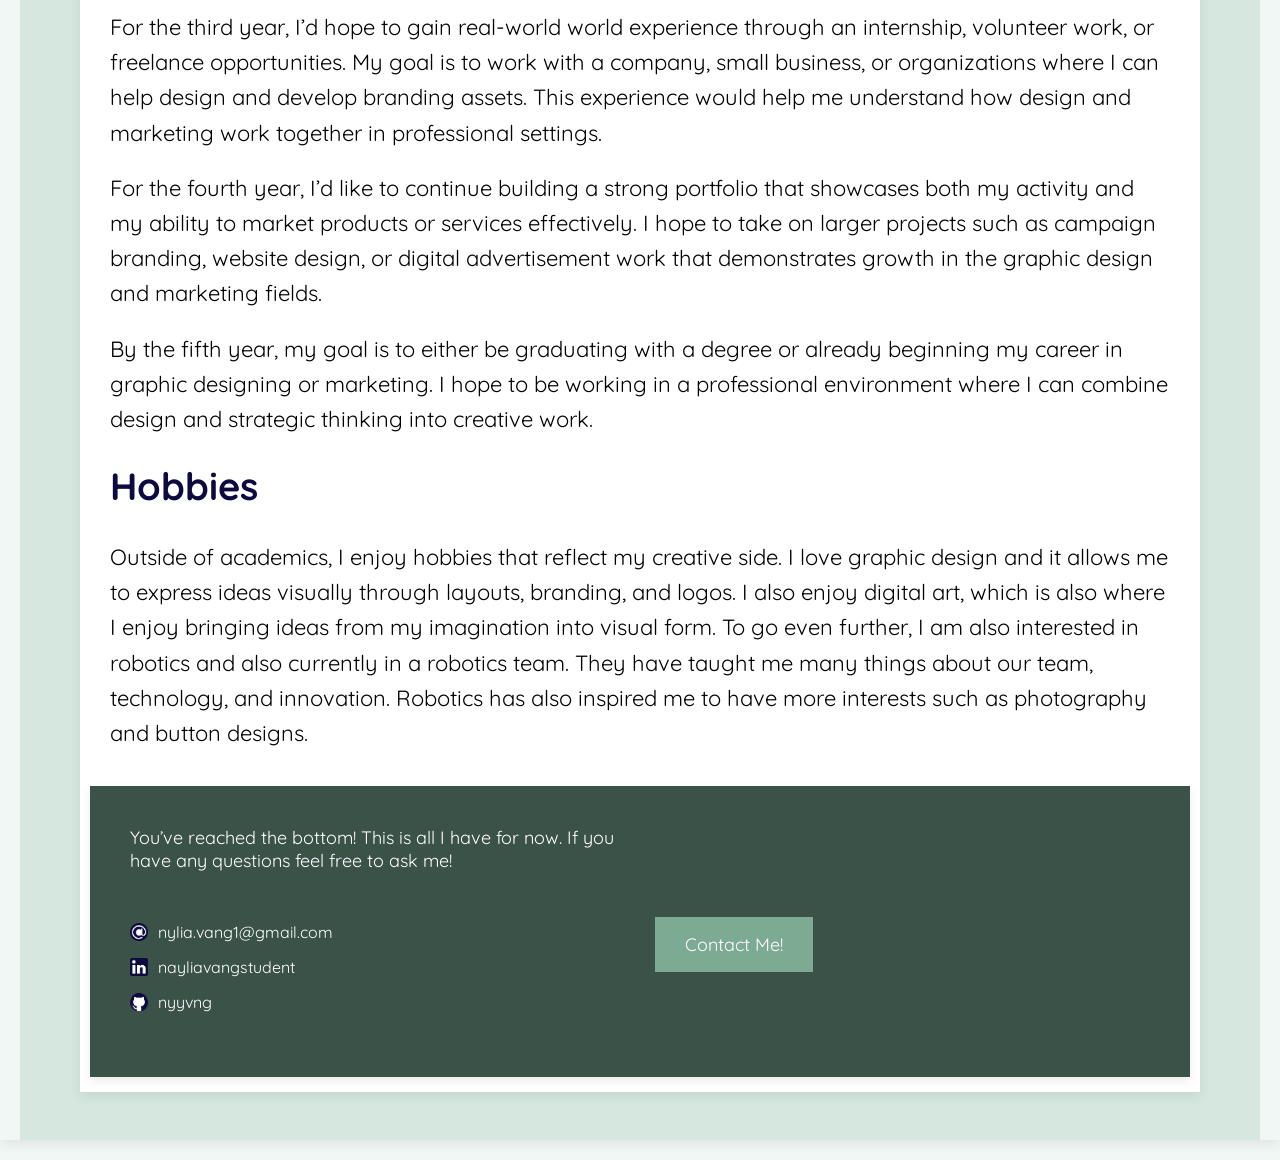
==== commit 57231634: "a" ====
--- a/abtme.html
+++ b/abtme.html
@@ -114,6 +114,7 @@
                     <li>HTML</li>
                     <li>CSS</li>
                     <li>JavaScript</li>
+                    <li>Python</li>
                     <li>Figma</li>
                     <li>Adobe</li>
                     <li>UX/UI design principles</li>
--- a/style.css
+++ b/style.css
@@ -30,6 +30,8 @@
     transform: scale(1.05);
     transition: 0.5s;
 }
+
+
 
 
 .foldercover {
@@ -272,6 +274,7 @@
 
 .bottom-nav {
     background-color: var(--granite);
+    transform: translateY(20px);
     padding: 40px;
     display: flex;
     align-items: center;
@@ -341,9 +344,9 @@
 .contentcover {
     background-color: white;
     margin: 20px 30px;
-    padding: 40px;
+    padding: 10px;
     box-shadow: 0 4px 12px rgba(0, 0, 0, 0.08);
-    max-width: 900px;
+    max-width: 1100px;
     align-items: center;
     justify-content: center;
     margin-left: auto;
@@ -1205,27 +1208,26 @@
 /* below here will be the resume stuff !!! */
 
 body.resume-body {
-    margin: 0;
     font-family: Arial, sans-serif;
-    background-color: #e6f0ea;
-    color: #1f2d2a;
-    padding: 40px;
+    background-color: var(--mint-cream);
+    color: var(--dark-amethyst);
 }
 
 nav {
-    margin-bottom: 30px;
-    max-width: 900px;
+    margin-bottom: 0px;
 }
 
 h1 {
     font-size: 36px;
     margin: 0;
+    margin-bottom: 50px;
 }
 
 h3 {
     font-size: 18px;
-    margin: 5px 0 20px;
-    color: #4f6f66;
+    margin: 5px 0 40px 10px;
+    color: var(--granite);
+
 }
 
 .socials {
@@ -1233,14 +1235,15 @@
     flex-wrap: wrap;
     gap: 25px;
     font-size: 14px;
+    text-decoration: none;
 }
 
 .socials div {
     display: flex;
     align-items: center;
-    gap: 8px;
-    width: 25px;
-    height: 25px;
+    gap: 5px;
+    width: 190px;
+    height: 20px;
 }
 
 
@@ -1249,7 +1252,7 @@
 }
 
 .summary h4 {
-    border-bottom: 2px solid #8fb3a8;
+    border-bottom: 2px solid var(--muted-teal);
     padding-bottom: 5px;
 }
 
@@ -1272,8 +1275,8 @@
 h4 {
     font-size: 18px;
     margin-bottom: 10px;
-    border-bottom: 2px solid #8fb3a8;
-    padding-bottom: 5px;
+    border-bottom: 2px solid var(--muted-teal);
+    padding-bottom: 0px;
 }
 
 h5 {
@@ -1284,7 +1287,7 @@
 sub {
     display: block;
     font-size: 13px;
-    color: #555;
+    color: var(--granite);
     margin-bottom: 5px;
 }
 
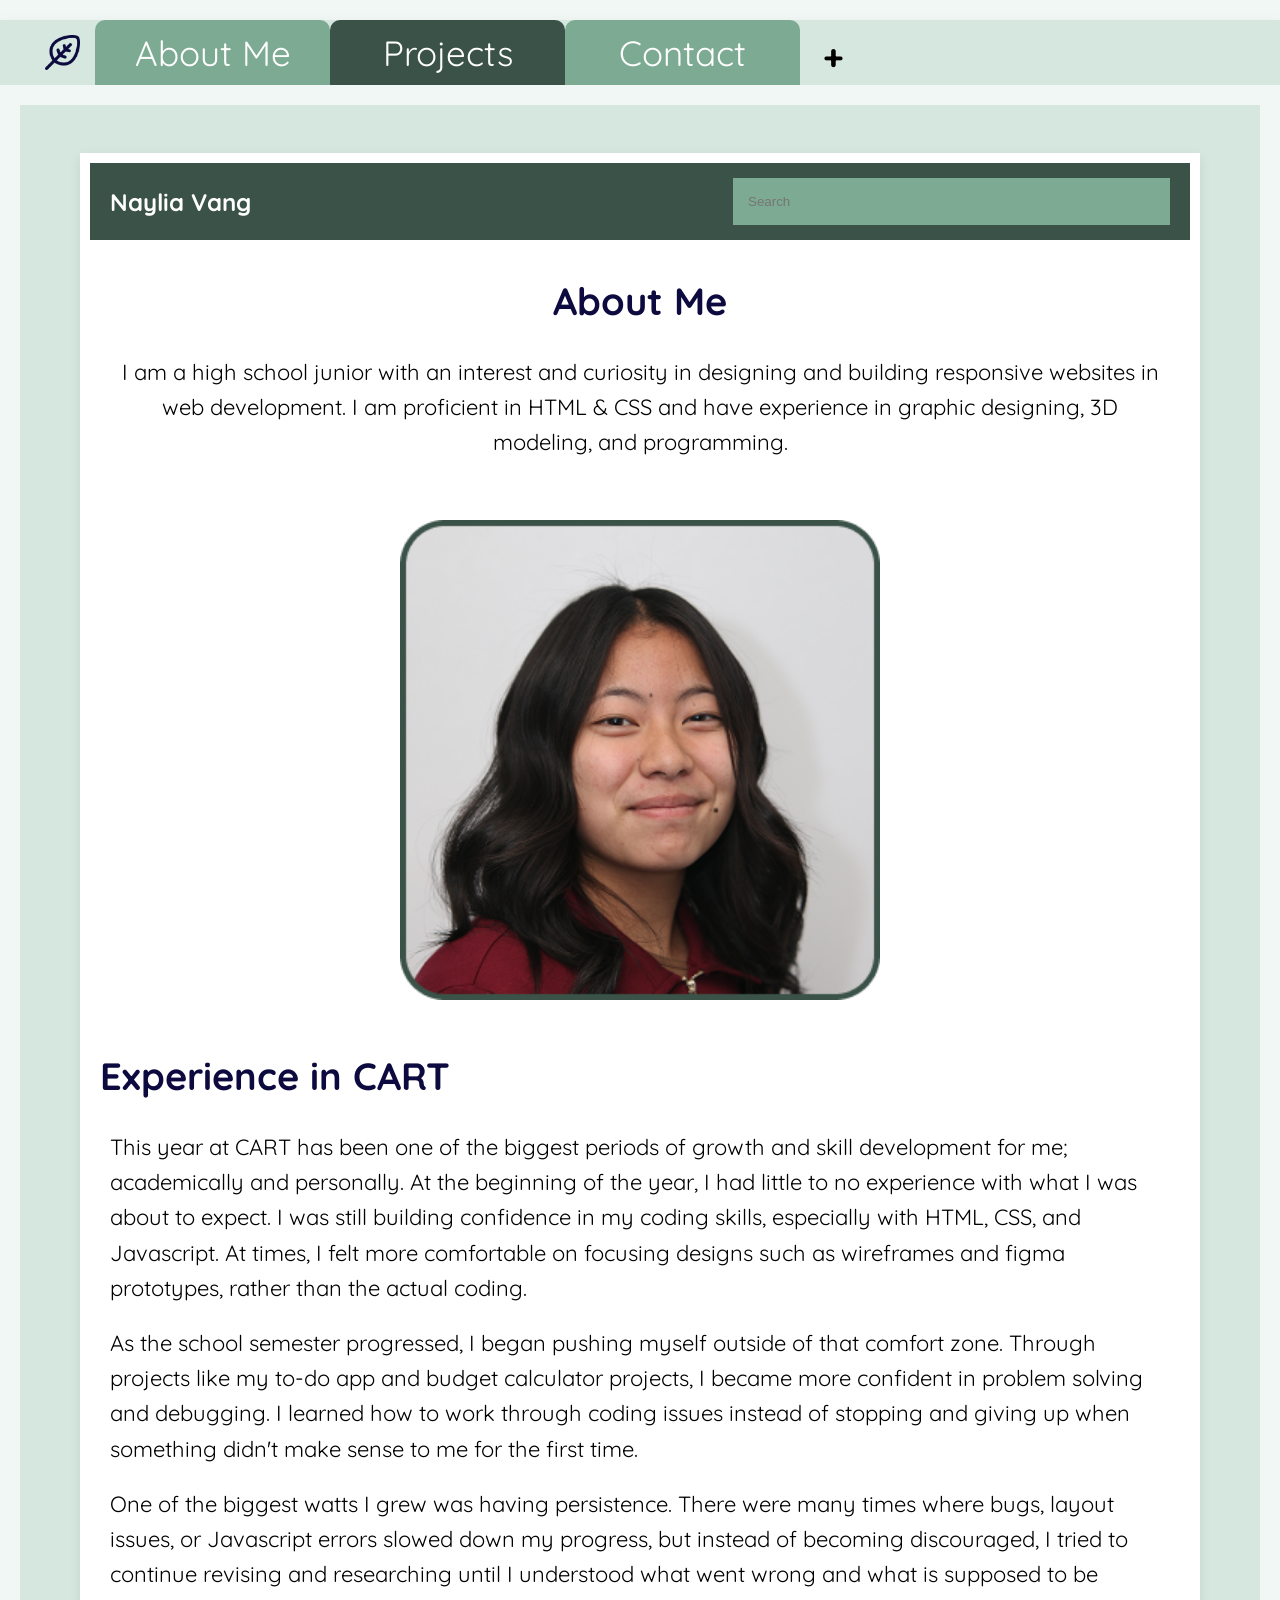
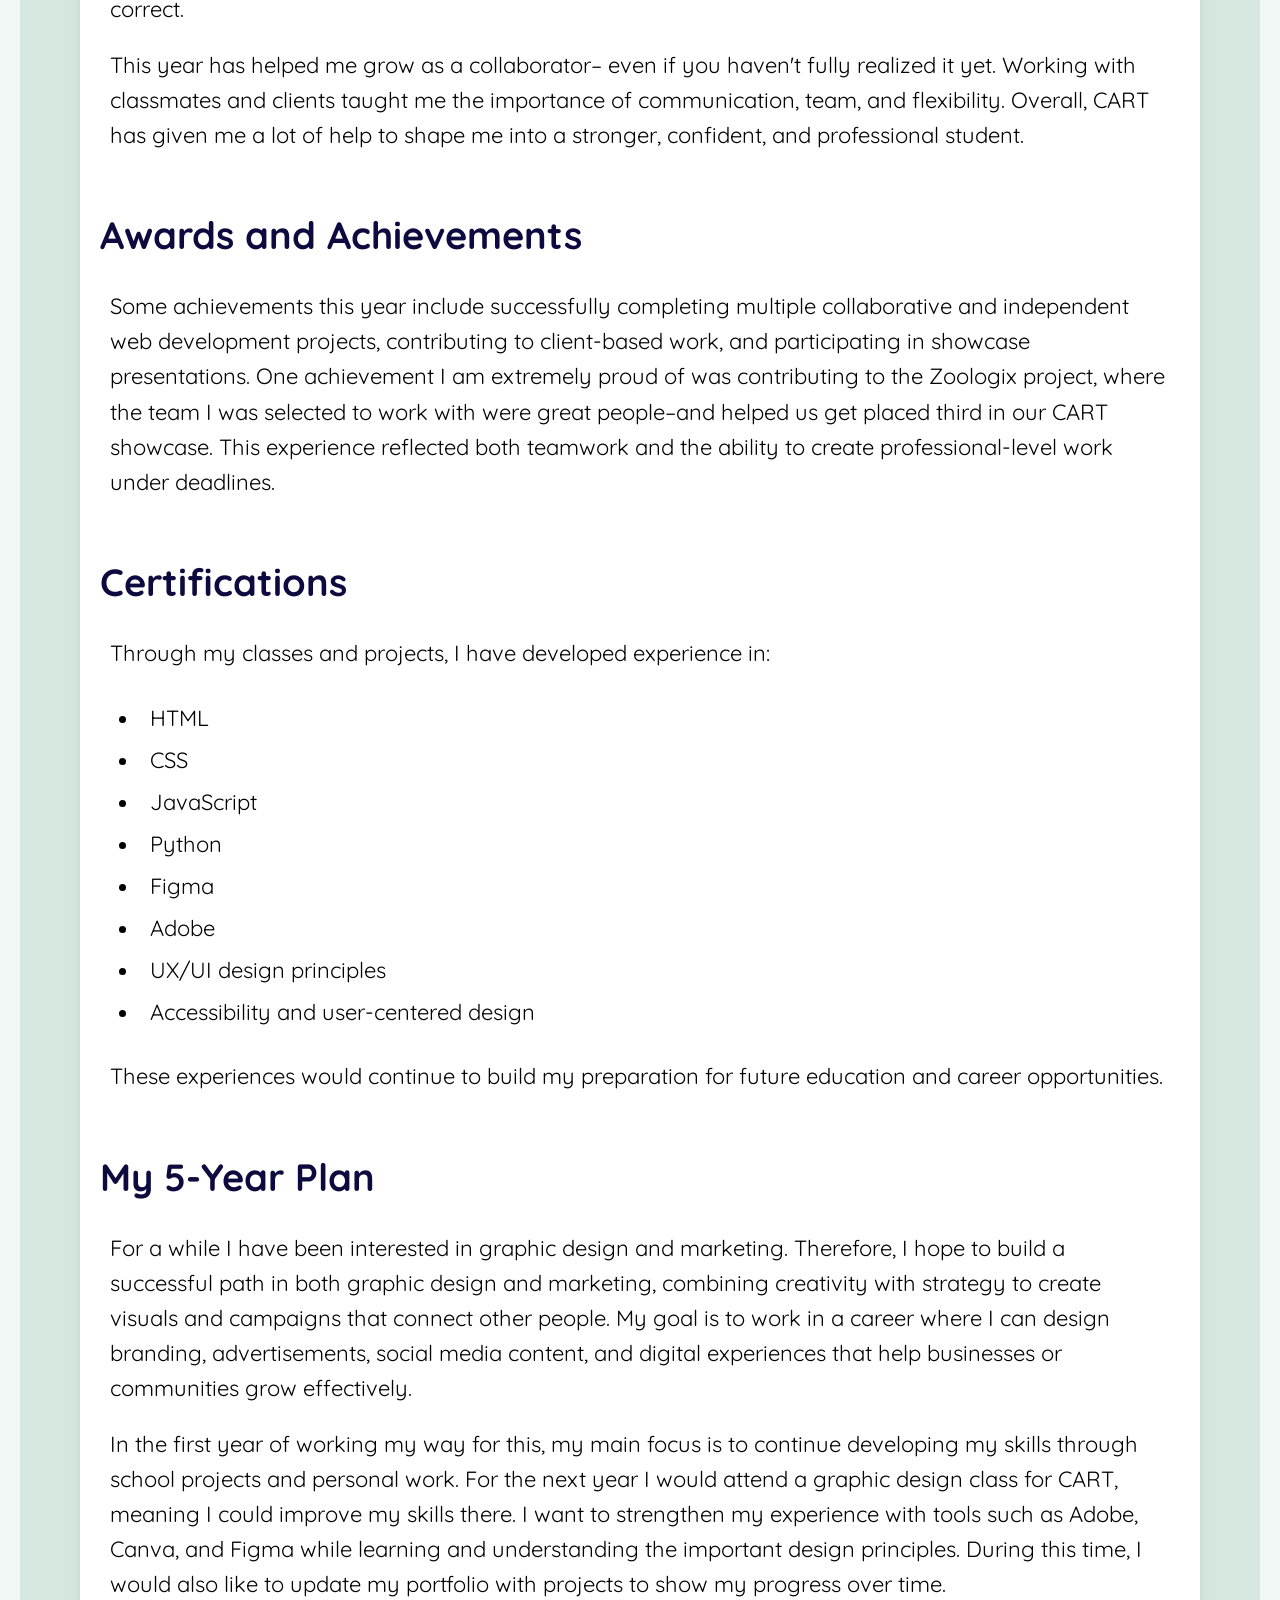
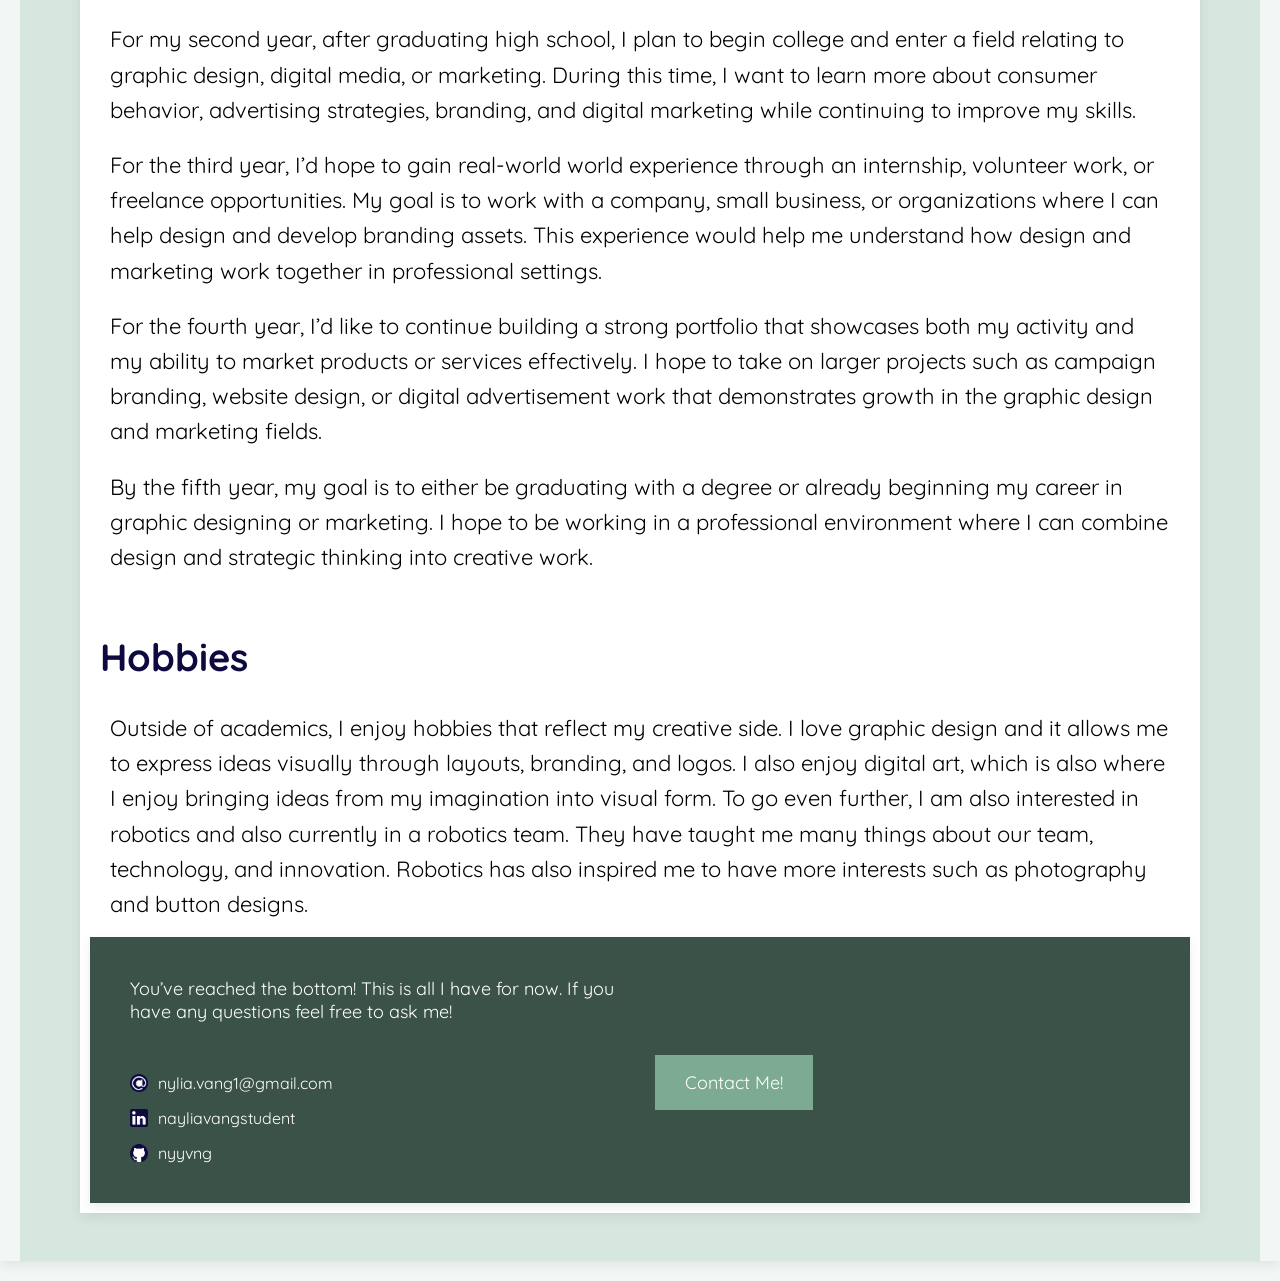
==== commit 7ba8c6b9: "media queries" ====
--- a/abtme.html
+++ b/abtme.html
@@ -42,7 +42,7 @@
             <!-- fun nav bar-->
             <main>
                 <h1><a href="index.html">Naylia Vang</a></h1>
-                <input type="text" id="search" value="Search">
+                <input type="text" id="search" placeholder="Search">
             </main>
             <div id="ab" class="abt-me">
                 <h2>About Me</h2>
--- a/style.css
+++ b/style.css
@@ -26,6 +26,7 @@
 button {
     font-family: inherit;
 }
+
 button:hover {
     transform: scale(1.05);
     transition: 0.5s;
@@ -63,7 +64,6 @@
 img {
     height: 100%;
     max-width: 100%;
-    object-fit: cover;
 
 }
 
@@ -79,7 +79,6 @@
 #about-link {
     background-color: var(--muted-teal);
     color: white;
-    display: block;
     height: 35px;
     width: 205px;
     padding: 15px;
@@ -93,7 +92,6 @@
 #projects-link {
     background-color: var(--granite);
     color: white;
-    display: block;
     height: 35px;
     width: 205px;
     padding: 15px;
@@ -107,7 +105,6 @@
 #contact-link {
     background-color: var(--muted-teal);
     color: white;
-    display: block;
     height: 35px;
     width: 205px;
     padding: 15px;
@@ -120,7 +117,6 @@
 
 .plus-btn {
     background-color: var(--honeydew);
-    display: block;
     height: 35px;
     width: 35px;
     padding: 15px;
@@ -177,7 +173,7 @@
 }
 
 main h1 a {
-    font-size: 28px;
+    font-size: 28px clamp(1.2rem, 2vw, 1.75rem);
     text-decoration: none;
     color: white;
 }
@@ -187,7 +183,7 @@
     color: white;
     width: 420px;
     height: 45px;
-    font-size: 18px;
+    font-size: 18px clamp(180px, 40vw, 420px);
     border: none;
     padding-left: 15px;
     outline: none;
@@ -199,13 +195,13 @@
 }
 
 .explore-sec h2 {
-    font-size: 38px;
+    font-size: 38px clamp(1.8rem, 4vw, 2.5rem);
     color: var(--dark-amethyst);
     margin-bottom: 20px;
 }
 
 .explore-sec p {
-    font-size: 22px;
+    font-size: 22px clamp(1rem, 2vw, 1.4rem);
     max-width: 700px;
     margin: auto;
     line-height: 1.6;
@@ -231,12 +227,12 @@
 }
 
 .more-abt h2 {
-    font-size: 32px;
+    font-size: 32px clamp(1.5rem, 3vw, 2.2rem);
     color: var(--dark-amethyst);
 }
 
 .more-abt p {
-    font-size: 20px;
+    font-size: 20px clamp(1rem, 2vw, 1.25rem);
     max-width: 800px;
     margin: auto;
     line-height: 1.7;
@@ -274,7 +270,6 @@
 
 .bottom-nav {
     background-color: var(--granite);
-    transform: translateY(20px);
     padding: 40px;
     display: flex;
     align-items: center;
@@ -351,6 +346,7 @@
     justify-content: center;
     margin-left: auto;
     margin-right: auto;
+    width: clamp(320px, 90vw, 1100px);
 }
 
 
@@ -470,6 +466,9 @@
 
 #project-img {
     background-size: cover;
+    width: clamp(220px, 30vw, 290px);
+    height: clamp(160px, 24vw, 220px);
+
 }
 
 .prj {
@@ -530,18 +529,14 @@
     font-size: 22px;
 }
 
-.bioshield sub,
-.pawpal sub,
-.fcz sub,
-.to-do sub,
-.budget sub {
-    display: block;
-    padding-left: 20px;
-    margin-top: 15px;
-    font-size: 15px;
-    line-height: 1.5;
-    color: white;
-    font-size: 28px;
+
+.bioshield-top img,
+.pawpal-top img,
+.fcz-top img,
+.todo-top img,
+.budgetcalc-top img {
+    width: clamp(250px, 45vw, 500px);
+    height: auto;
 }
 
 .projects a {
@@ -781,7 +776,7 @@
 
 
 
-/* PAWPAL STUFF BELOW */ 
+/* PAWPAL STUFF BELOW */
 #pawpal {
     padding: 40px;
     max-width: 1200px;
@@ -1206,108 +1201,324 @@
 
 
 /* below here will be the resume stuff !!! */
-
-body.resume-body {
-    font-family: Arial, sans-serif;
+.resume-page {
     background-color: var(--mint-cream);
-    color: var(--dark-amethyst);
-}
-
-nav {
-    margin-bottom: 0px;
-}
-
-h1 {
-    font-size: 36px;
+}
+
+.resume-header {
+    padding: 30px 20px;
+}
+
+.name-row {
+    display: flex;
+    align-items: baseline;
+    gap: 15px;
+}
+
+.name-row h1 {
     margin: 0;
-    margin-bottom: 50px;
-}
-
-h3 {
-    font-size: 18px;
-    margin: 5px 0 40px 10px;
-    color: var(--granite);
-
+    font-size: 42px clamp(2rem, 5vw, 3rem);
+}
+
+.name-row h3 {
+    margin: 0;
+    font-size: 20px clamp(1rem, 2vw, 1.5rem);
 }
 
 .socials {
     display: flex;
     flex-wrap: wrap;
-    gap: 25px;
-    font-size: 14px;
+    gap: 20px 40px;
+    margin-top: 25px;
+    align-items: center;
+}
+
+.social-item {
+    display: flex;
+    align-items: center;
+    gap: 10px;
+    min-width: 220px;
+}
+
+.social-item img {
+    width: 18px;
+    height: 18px;
+    object-fit: contain;
+    flex-shrink: 0;
+}
+
+
+.social-item a {
+    font-size: 18px clamp(0.9rem, 1.5vw, 1.1rem);
+    color: var(--dark-amethyst);
     text-decoration: none;
-}
-
-.socials div {
-    display: flex;
-    align-items: center;
-    gap: 5px;
-    width: 190px;
-    height: 20px;
-}
-
+    line-height: 1.4;
+}
+
+.social-item a:hover {
+    text-decoration: underline;
+}
 
 .summary {
-    margin-bottom: 30px;
-}
-
-.summary h4 {
-    border-bottom: 2px solid var(--muted-teal);
-    padding-bottom: 5px;
+    padding: 0 20px;
 }
 
 .summary p {
-    font-size: 14px;
-    line-height: 1.6;
+    line-height: 1.7;
+}
+
+.resume-layout {
+    display: flex;
+    gap: 40px;
+    padding: 20px;
 }
 
 .left-side {
     width: 30%;
-    float: left;
-}
-
-
-
-section {
-    margin-bottom: 25px;
+}
+
+.right-side {
+    width: 70%;
+}
+
+.left-side section,
+.right-side section {
+    margin-bottom: 35px;
 }
 
 h4 {
-    font-size: 18px;
-    margin-bottom: 10px;
+    font-size: 20px clamp(1rem, 2vw, 1.4rem);
     border-bottom: 2px solid var(--muted-teal);
-    padding-bottom: 0px;
+    padding-bottom: 8px;
 }
 
 h5 {
-    font-size: 15px;
-    margin: 5px 0;
+    font-size: 16px clamp(1.9rem, 1.5vw, 1.1rem);
+    margin: 10px 0;
 }
 
 sub {
     display: block;
-    font-size: 13px;
-    color: var(--granite);
-    margin-bottom: 5px;
-}
-
-ul {
-    padding-left: 18px;
-    margin-top: 5px;
+    margin-bottom: 8px;
 }
 
 li {
-    font-size: 13px;
-    margin-bottom: 6px;
+    line-height: 1.7;
 }
 
 .bottom {
-    clear: both;
-    margin-top: 30px;
-    display: flex;
-    gap: 50px;
-}
-
-.bottom ul {
-    padding-left: 18px;
+    display: flex;
+    gap: 60px;
+    padding: 20px;
+    border-top: 2px solid var(--muted-teal);
+}
+
+
+
+
+
+
+
+
+
+
+
+
+
+
+
+
+
+
+
+
+
+
+
+
+
+
+
+
+
+
+
+
+/* MEDIA QEUIRES */
+@media (max-width: 768px) {
+
+    .foldercover {
+        margin: 10px;
+        padding: 10px;
+    }
+
+    .contentcover {
+        width: 95%;
+        margin: 10px auto;
+        padding: 10px;
+    }
+
+    nav {
+        font-size: 18px;
+        margin: 10px 15px 0;
+        flex-wrap: wrap;
+        justify-content: flex-start;
+    }
+
+    #home-link,
+    .plus-btn {
+        width: 25px;
+        height: 25px;
+        padding: 10px;
+    }
+
+    #about-link,
+    #projects-link,
+    #contact-link {
+        width: 120px;
+        height: 25px;
+        padding: 10px;
+        font-size: 15px;
+    }
+
+    main {
+        padding: 12px 15px;
+    }
+
+    main h1 a {
+        font-size: 20px;
+    }
+
+    #search {
+        width: 180px;
+        height: 35px;
+        font-size: 14px;
+    }
+
+    .explore-sec h2,
+    .more-abt h2,
+    .abt-me h2,
+    .prj h2,
+    .contact-header h2 {
+        font-size: 24px;
+    }
+
+    .explore-sec p,
+    .more-abt p,
+    .abt-me p,
+    .contact-header p,
+    .cart-relf p,
+    .awards p,
+    .certi p,
+    .years-plan p,
+    .hobbies p {
+        font-size: 16px;
+    }
+
+    .explore-sec button,
+    .action-buttons button,
+    .bottom-nav button,
+    .contact-form button {
+        padding: 12px 20px;
+        font-size: 16px;
+    }
+
+    .bioshield,
+    .pawpal,
+    .fcz,
+    .to-do,
+    .budget {
+        padding: 12px;
+        gap: 15px;
+    }
+
+    #project-img {
+        width: 160px;
+        height: 120px;
+    }
+
+    .bioshield h3,
+    .pawpal h3,
+    .fcz h3,
+    .to-do h3,
+    .budget h3 {
+        font-size: 18px;
+        padding-right: 10px;
+    }
+
+    .project-desc {
+        font-size: 14px;
+    }
+
+    .bioshield-top,
+    .pawpal-top,
+    .fcz-top,
+    .todo-top,
+    .budgetcalc-top {
+        gap: 20px;
+    }
+
+    .bioshield-top img,
+    .pawpal-top img,
+    .fcz-top img,
+    .todo-top img,
+    .budgetcalc-top img {
+        width: 220px;
+        height: auto;
+    }
+
+    .bioshield-desc,
+    .pawpal-desc,
+    .fcz-desc,
+    .todo-desc,
+    .budgetcalc-desc {
+        font-size: 16px;
+    }
+
+    #bioshield-experience img,
+    #pawpal-experience img,
+    #fcz-experience img,
+    #todo-experience img,
+    #budgetcalc-experience img {
+        width: 250px;
+        height: auto;
+    }
+
+    #hs {
+        width: 220px;
+        height: auto;
+    }
+
+    .bottom-nav {
+        padding: 20px;
+        gap: 15px;
+    }
+
+    .bottom-nav p {
+        font-size: 14px;
+    }
+
+    .resume-layout {
+        gap: 20px;
+    }
+
+    .name-row h1 {
+        font-size: 28px;
+    }
+
+    .name-row h3 {
+        font-size: 16px;
+    }
+
+    .social-item a {
+        font-size: 14px;
+    }
+
+    h4 {
+        font-size: 18px;
+    }
+
+    h5 {
+        font-size: 14px;
+    }
 }
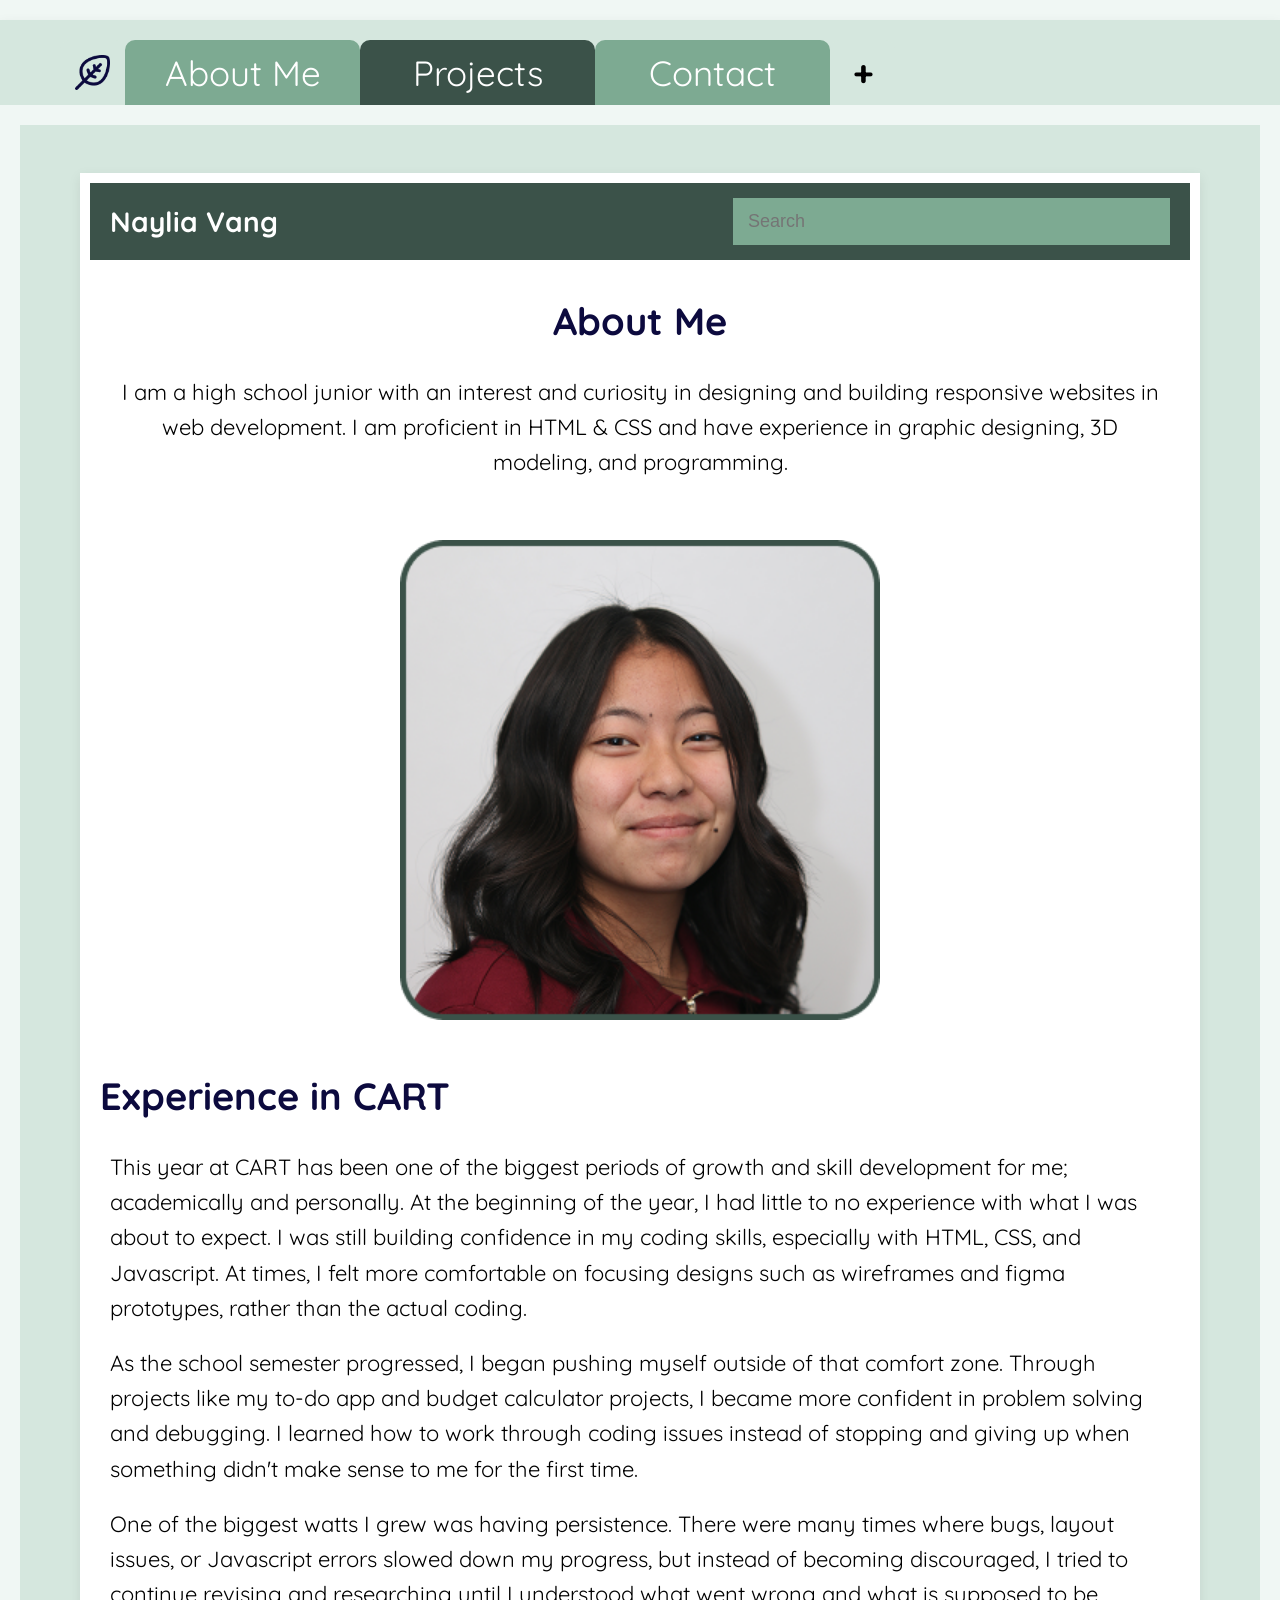
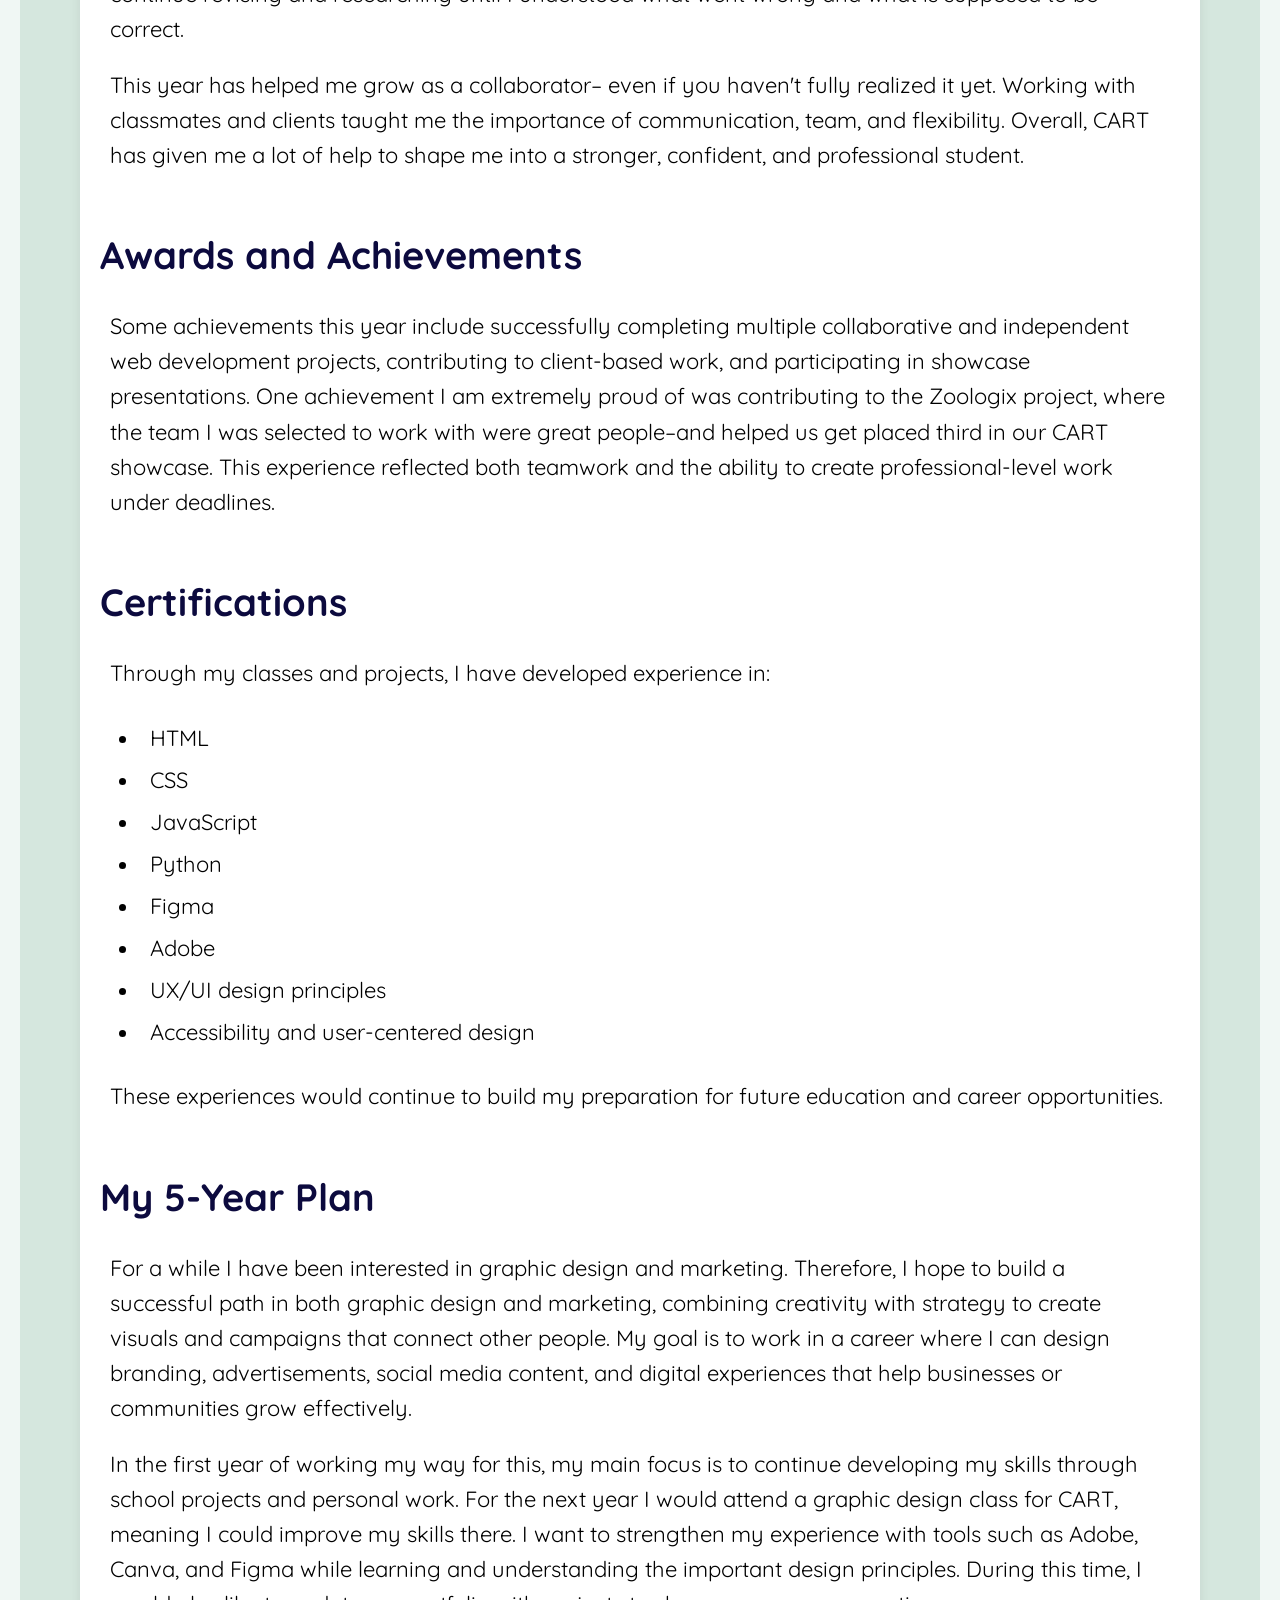
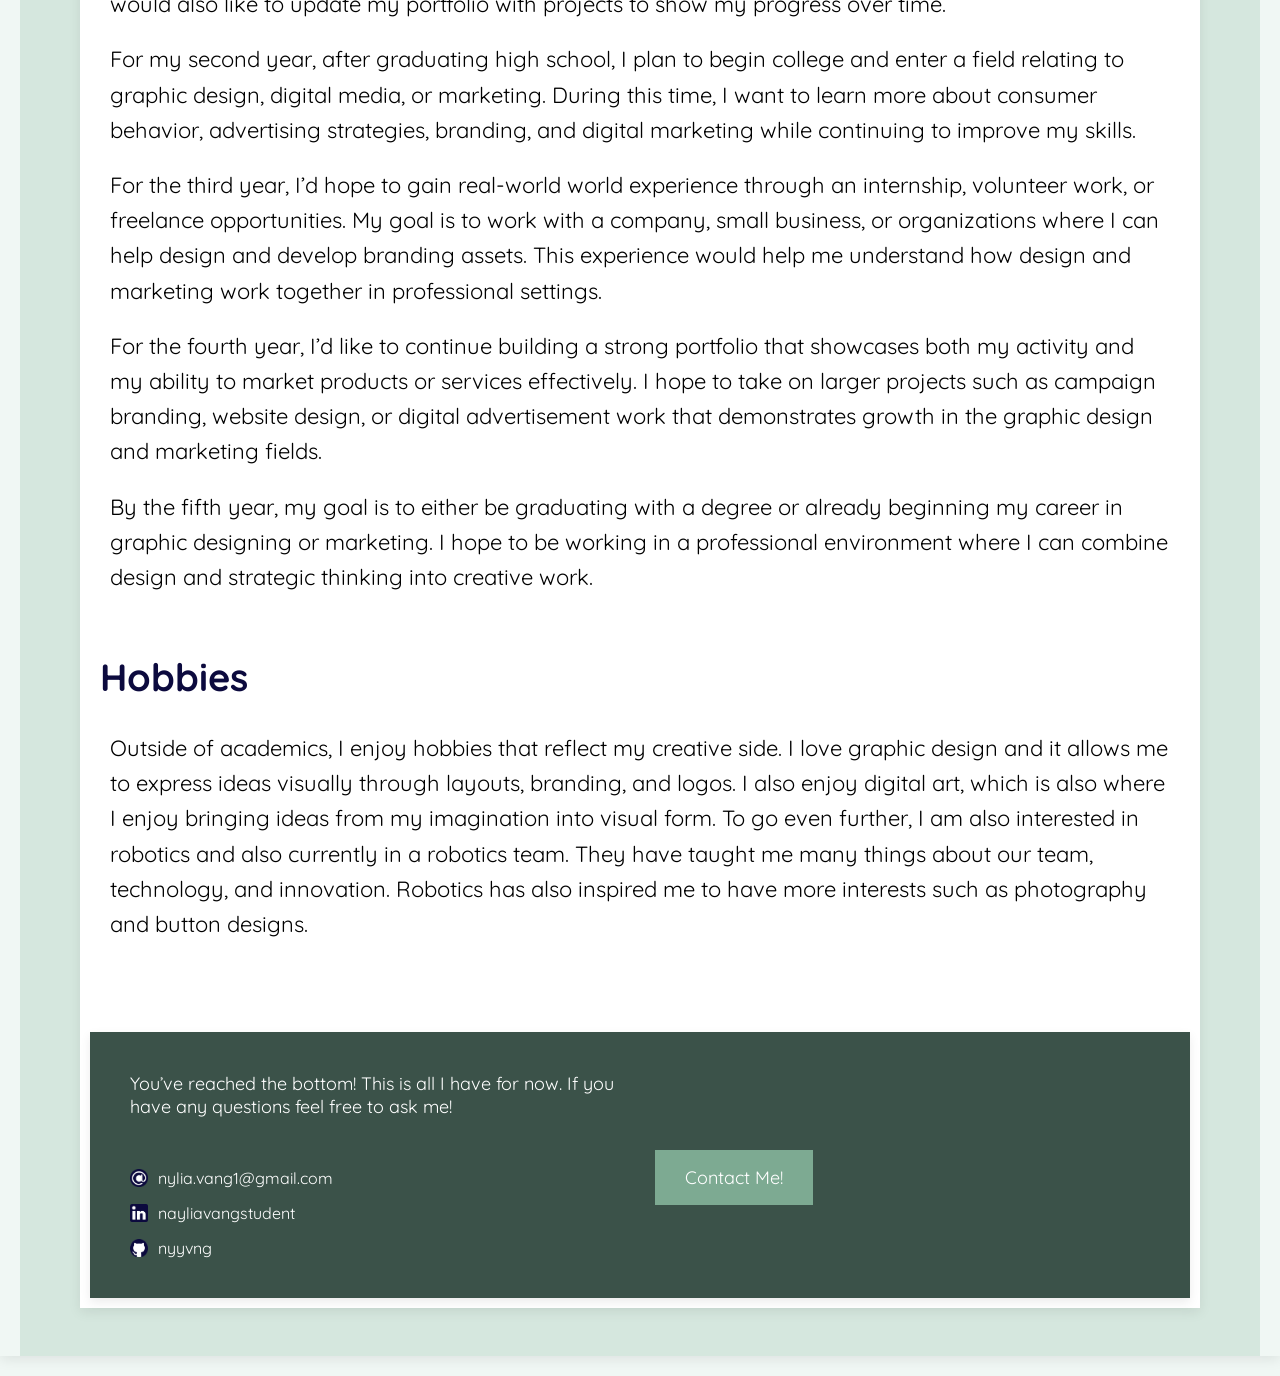
==== commit b1d0dc80: "whoops last minute stuff" ====
--- a/abtme.html
+++ b/abtme.html
@@ -6,6 +6,8 @@
     <meta name="viewport" content="width=device-width, initial-scale=1.0">
     <title>Naylia Vang | Portfolio</title>
     <link rel="stylesheet" href="style.css">
+    <script src="app.js"></script>
+
     <style>
         @import url('https://fonts.googleapis.com/css2?family=Montserrat:ital,wght@0,100..900;1,100..900&family=Quicksand:wght@300..700&family=Teachers:ital,wght@0,400..800;1,400..800&display=swap');
     </style>
@@ -25,13 +27,22 @@
 
         <header>
             <nav>
-                <a class="nav-link" id="home-link" href="index.html"><img src="home-icon.png"></a>
-                <a class="nav-link" id="about-link" href="abtme.html">About Me</a>
-                <a class="nav-link" id="projects-link" href="projects.html">Projects</a>
-                <a class="nav-link" id="contact-link" href="contact.html">Contact</a>
-                <div class="plus-btn">+</div>
+                <nav>
+                    <a class="nav-link" id="home-link" href="index.html"><img src="home-icon.png"></a>
+                    <a class="nav-link" id="about-link" href="abtme.html">About Me</a>
+                    <a class="nav-link" id="projects-link" href="projects.html">Projects</a>
+                    <a class="nav-link" id="contact-link" href="contact.html">Contact</a>
+
+                    <div class="dropdown">
+                        <button class="plus-btn">+</button>
+                        <div class="dropdown-menu">
+                            <a href="resume.html">Resume</a>
+                        </div>
+                    </div>
+                </nav>
             </nav>
         </header>
+
     </section>
 
 
@@ -58,7 +69,7 @@
 
 
 
-            <div class="cart-relf">
+            <div class="cart-relf scroll-animate">
                 <h3>Experience in CART</h3>
                 <p>This year at CART has been one of the biggest periods of growth and skill development for me;
                     academically and personally. At the beginning of the year, I had little to no experience with
@@ -90,7 +101,7 @@
             </div>
 
 
-            <div class="awards">
+            <div class="awards scroll-animate">
                 <h3>Awards and Achievements</h3>
                 <p>Some achievements this year include successfully completing multiple collaborative and
                     independent
@@ -107,7 +118,7 @@
                 </p>
             </div>
 
-            <div class="certi">
+            <div class="certi scroll-animate">
                 <h3>Certifications</h3>
                 <p>Through my classes and projects, I have developed experience in:</p>
                 <ul>
@@ -125,7 +136,7 @@
             </div>
 
 
-            <div class="years-plan">
+            <div class="years-plan scroll-animate">
                 <h3>My 5-Year Plan</h3>
                 <p>For a while I have been interested in graphic design and marketing. Therefore, I hope to build a
                     successful path in both graphic design and marketing, combining creativity with strategy to
@@ -173,7 +184,7 @@
                     design and strategic thinking into creative work.</p>
             </div>
 
-            <div class="hobbies">
+            <div class="hobbies scroll-animate">
                 <h3>Hobbies</h3>
                 <p>Outside of academics, I enjoy hobbies that reflect my creative side.
                     I love graphic design and it allows me to express ideas visually through layouts, branding, and
--- a/style.css
+++ b/style.css
@@ -1,3 +1,5 @@
+@import url('https://fonts.googleapis.com/css2?family=Montserrat:wght@100..900&family=Quicksand:wght@300..700&family=Teachers:wght@400..800&display=swap');
+
 :root {
     --mint-cream: #f0f7f4;
     --dark-amethyst: #0c0a3e;
@@ -117,43 +119,89 @@
 
 .plus-btn {
     background-color: var(--honeydew);
-    height: 35px;
-    width: 35px;
+    width: 65px;
+    height: 65px;
+    border-radius: 10px 10px 0 0;
+    display: flex;
+    align-items: center;
+    justify-content: center;
+    font-size: 35px;
+    font-weight: bold;
+    border: none;
+    cursor: pointer;
+    padding: 0;
+    flex-shrink: 0;
+}
+
+.dropdown {
+    position: relative;
+}
+
+.dropdown-menu {
+    position: absolute;
+    top: 100%;
+    right: 0;
+    background-color: var(--granite);
+    width: 260px;
+    display: none;
+    flex-direction: column;
+    border-radius: 0 0 18px 18px;
+    overflow: hidden;
+    box-shadow: 0 8px 20px rgba(0,0,0,0.2);
+}
+
+.dropdown-menu a {
+    color: white;
+    text-decoration: none;
+
     padding: 15px;
-    border-radius: 10px 10px 0 0;
-    display: flex;
-    justify-content: center;
-    font-weight: bolder;
+
+    font-size: 30px;
+
+    transition: 0.3s;
+}
+
+.dropdown-menu a:hover {
+    background-color: var(--muted-teal);
+}
+
+.dropdown:hover .dropdown-menu {
+    display: flex;
 }
 
 .plus-btn:hover {
     cursor: pointer;
     transform: scale(1.15);
     transition: 0.5s;
+    background-color: var(--mint-cream);
 }
 
 #home-link:hover {
     cursor: pointer;
     transform: scale(1.15);
     transition: 0.5s;
+    background-color: var(--mint-cream);
 }
 
 #about-link:hover {
     cursor: pointer;
     transform: scale(1.1);
     transition: 0.5s;
+    background-color: var(--granite);
 }
 
 #projects-link:hover {
     cursor: pointer;
     transform: scale(1.1);
     transition: 0.5s;
+    background-color: var(--muted-teal);
 }
 
 #contact-link:hover {
     cursor: pointer;
     transform: scale(1.1);
     transition: 0.5s;
+    background-color: var(--granite);
 }
 
 
@@ -173,7 +221,7 @@
 }
 
 main h1 a {
-    font-size: 28px clamp(1.2rem, 2vw, 1.75rem);
+    font-size: 28px;
     text-decoration: none;
     color: white;
 }
@@ -183,7 +231,7 @@
     color: white;
     width: 420px;
     height: 45px;
-    font-size: 18px clamp(180px, 40vw, 420px);
+    font-size: 18px;
     border: none;
     padding-left: 15px;
     outline: none;
@@ -192,16 +240,17 @@
 .explore-sec {
     text-align: center;
     padding: 5px 0px;
+    padding-bottom: 10pc;
 }
 
 .explore-sec h2 {
-    font-size: 38px clamp(1.8rem, 4vw, 2.5rem);
+    font-size: 38px;
     color: var(--dark-amethyst);
     margin-bottom: 20px;
 }
 
 .explore-sec p {
-    font-size: 22px clamp(1rem, 2vw, 1.4rem);
+    font-size: 22px;
     max-width: 700px;
     margin: auto;
     line-height: 1.6;
@@ -224,15 +273,16 @@
     border-top: 3px solid var(--dark-amethyst);
     margin: 50px 50px;
     padding: 60px 40px;
+    padding-top: 10pc;
 }
 
 .more-abt h2 {
-    font-size: 32px clamp(1.5rem, 3vw, 2.2rem);
+    font-size: 32px;
     color: var(--dark-amethyst);
 }
 
 .more-abt p {
-    font-size: 20px clamp(1rem, 2vw, 1.25rem);
+    font-size: 20px;
     max-width: 800px;
     margin: auto;
     line-height: 1.7;
@@ -244,6 +294,7 @@
     justify-content: center;
     gap: 40px;
     margin: 40px 0 80px;
+    padding-bottom: 10pc;
 }
 
 .action-buttons button {
@@ -256,6 +307,21 @@
     color: white;
     text-decoration: none;
     font-size: 20px;
+}
+
+.scroll-animate {
+    opacity: 0;
+    transform: translateY(40px);
+    animation: fade linear both;
+    animation-timeline: view();
+    animation-range: entry 5% cover 35%;
+}
+
+@keyframes fade {
+    to {
+        opacity: 1;
+        transform: translateY(0);
+    }
 }
 
 
@@ -434,6 +500,10 @@
     padding: 10px;
 }
 
+.hobbies {
+    padding-bottom: 80px;
+}
+
 
 
 
@@ -460,16 +530,6 @@
 
 
 /* projects section */
-.projects a {
-    text-decoration: none;
-}
-
-#project-img {
-    background-size: cover;
-    width: clamp(220px, 30vw, 290px);
-    height: clamp(160px, 24vw, 220px);
-
-}
 
 .prj {
     text-align: center;
@@ -491,7 +551,7 @@
 .projects {
     display: flex;
     flex-direction: column;
-    gap: 25px;
+    gap: 35px;
     margin-top: 30px;
 }
 
@@ -535,7 +595,6 @@
 .fcz-top img,
 .todo-top img,
 .budgetcalc-top img {
-    width: clamp(250px, 45vw, 500px);
     height: auto;
 }
 
@@ -544,42 +603,23 @@
     text-decoration: none;
 }
 
-.bioshield:hover {
+.bioshield:hover,
+.pawpal:hover,
+.fcz:hover,
+.to-do:hover,
+.budget:hover,
+.project-desc {
     cursor: pointer;
     transform: scale(1.01);
     transition: 0.5s;
 }
 
-.pawpal:hover {
-    cursor: pointer;
-    transform: scale(1.01);
-    transition: 0.5s;
-}
-
-.fcz:hover {
-    cursor: pointer;
-    transform: scale(1.01);
-    transition: 0.5s;
-}
-
-.to-do:hover {
-    cursor: pointer;
-    transform: scale(1.01);
-    transition: 0.5s;
-}
-
-.budget:hover {
-    cursor: pointer;
-    transform: scale(1.01);
-    transition: 0.5s;
-}
-
 .project-desc {
-    font-size: 15px;
-    line-height: 1.5;
     color: white;
-    margin: 10px 0 0;
-}
+
+}
+
+
 
 
 
@@ -1217,12 +1257,12 @@
 
 .name-row h1 {
     margin: 0;
-    font-size: 42px clamp(2rem, 5vw, 3rem);
+    font-size: 42px;
 }
 
 .name-row h3 {
     margin: 0;
-    font-size: 20px clamp(1rem, 2vw, 1.5rem);
+    font-size: 20px;
 }
 
 .socials {
@@ -1249,7 +1289,7 @@
 
 
 .social-item a {
-    font-size: 18px clamp(0.9rem, 1.5vw, 1.1rem);
+    font-size: 18px;
     color: var(--dark-amethyst);
     text-decoration: none;
     line-height: 1.4;
@@ -1287,13 +1327,13 @@
 }
 
 h4 {
-    font-size: 20px clamp(1rem, 2vw, 1.4rem);
+    font-size: 20px;
     border-bottom: 2px solid var(--muted-teal);
     padding-bottom: 8px;
 }
 
 h5 {
-    font-size: 16px clamp(1.9rem, 1.5vw, 1.1rem);
+    font-size: 16px;
     margin: 10px 0;
 }
 
@@ -1353,16 +1393,18 @@
     }
 
     .contentcover {
-        width: 95%;
-        margin: 10px auto;
+        width: 90%;
         padding: 10px;
     }
 
     nav {
         font-size: 18px;
         margin: 10px 15px 0;
-        flex-wrap: wrap;
-        justify-content: flex-start;
+        flex-wrap: nowrap;
+    }
+
+    .nav-link {
+        width: 9px;
     }
 
     #home-link,
@@ -1372,15 +1414,6 @@
         padding: 10px;
     }
 
-    #about-link,
-    #projects-link,
-    #contact-link {
-        width: 120px;
-        height: 25px;
-        padding: 10px;
-        font-size: 15px;
-    }
-
     main {
         padding: 12px 15px;
     }
@@ -1390,9 +1423,11 @@
     }
 
     #search {
-        width: 180px;
+        width: 130px;
         height: 35px;
         font-size: 14px;
+        color: white;
+
     }
 
     .explore-sec h2,
@@ -1401,6 +1436,7 @@
     .prj h2,
     .contact-header h2 {
         font-size: 24px;
+        margin-bottom: 25px;
     }
 
     .explore-sec p,
@@ -1428,13 +1464,16 @@
     .fcz,
     .to-do,
     .budget {
-        padding: 12px;
+        flex-direction: column;
+        align-items: center;
+        text-align: center;
+        padding: 20px;
         gap: 15px;
     }
 
     #project-img {
         width: 160px;
-        height: 120px;
+        height: 130px;
     }
 
     .bioshield h3,
@@ -1442,12 +1481,28 @@
     .fcz h3,
     .to-do h3,
     .budget h3 {
-        font-size: 18px;
-        padding-right: 10px;
+        font-size: 20px;
+        padding-right: 0;
+        border-right: none;
+        border-bottom: 2px solid white;
     }
 
     .project-desc {
         font-size: 14px;
+        max-width: 90%;
+        margin: 0 auto;
+    }
+
+    .projects {
+        gap: 18px;
+    }
+
+    .prj {
+        padding: 20px 0;
+    }
+
+    .prj p {
+        font-size: 16px;
     }
 
     .bioshield-top,
@@ -1455,7 +1510,8 @@
     .fcz-top,
     .todo-top,
     .budgetcalc-top {
-        gap: 20px;
+        gap: 15px;
+        flex-direction: column;
     }
 
     .bioshield-top img,
@@ -1463,8 +1519,8 @@
     .fcz-top img,
     .todo-top img,
     .budgetcalc-top img {
-        width: 220px;
-        height: auto;
+        width: 300px;
+        height: 170px;
     }
 
     .bioshield-desc,
@@ -1475,13 +1531,68 @@
         font-size: 16px;
     }
 
+    #bioshield,
+    #pawpal,
+    #fcz,
+    #todo,
+    #budgetcalc {
+        padding: 20px 10px;
+    }
+
+
+    #bioshield-experience,
+    #pawpal-experience,
+    #fcz-experience,
+    #todo-experience,
+    #budgetcalc-experience {
+        padding: 15px 10px 40px;
+    }
+
     #bioshield-experience img,
     #pawpal-experience img,
     #fcz-experience img,
     #todo-experience img,
     #budgetcalc-experience img {
-        width: 250px;
-        height: auto;
+        width: 350px;
+        height: 160px;
+    }
+
+    #bioshield-experience h2,
+    #pawpal-experience h2,
+    #fcz-experience h2,
+    #todo-experience h2,
+    #budgetcalc-experience h2 {
+        font-size: 22px;
+    }
+
+    #bioshield h2,
+    #pawpal h2,
+    #fcz h2,
+    #todo h2,
+    #budgetcalc h2 {
+        font-size: 22px;
+    }
+
+    #bioshield a,
+    #pawpal a,
+    #todo a,
+    #budgetcalc a {
+        font-size: 25px;
+    }
+
+
+    #bioshield-experience p,
+    #pawpal-experience p,
+    #fcz-experience p,
+    #todo-experience p,
+    #budgetcalc-experience p,
+    #bioshield-experience li,
+    #pawpal-experience li,
+    #fcz-experience li,
+    #todo-experience li,
+    #budgetcalc-experience li {
+        font-size: 16px;
+        line-height: 1.6;
     }
 
     #hs {
@@ -1502,6 +1613,28 @@
         gap: 20px;
     }
 
+    .summary p {
+        font-size: clamp(13px, 2vw, 16px);
+
+    }
+
+    .left-side {
+        font-size: clamp(13px, 2vw, 16px);
+    }
+
+    .right-side {
+        font-size: clamp(13px, 2vw, 16px);
+    }
+
+    .projects {
+        font-size: clamp(13px, 2vw, 16px);
+    }
+
+    .bottom {
+        font-size: clamp(13px, 2vw, 16px);
+    }
+
+
     .name-row h1 {
         font-size: 28px;
     }
@@ -1521,4 +1654,135 @@
     h5 {
         font-size: 14px;
     }
+
+
+    .foldercover {
+        margin: 8px;
+        padding: 8px;
+    }
+
+    .contentcover {
+        width: 95%;
+        padding: 15px;
+    }
+
+    nav {
+        margin: 10px;
+        font-size: 16px;
+        flex-wrap: nowrap;
+        overflow-x: auto;
+    }
+
+    #home-link,
+    .plus-btn {
+        width: 22px;
+        height: 22px;
+        padding: 10px;
+        flex-shrink: 0;
+    }
+
+    #about-link,
+    #projects-link,
+    #contact-link {
+        width: 80px;
+        height: 22px;
+        padding: 10px;
+        font-size: 13px;
+        flex-shrink: 0;
+    }
+
+    main {
+        padding: 15px;
+        gap: 15px;
+    }
+
+    main h1 a {
+        font-size: 18px;
+    }
+
+    .explore-sec {
+        padding: 30px 15px;
+    }
+
+    .explore-sec h2 {
+        font-size: 26px;
+        line-height: 1.4;
+        margin-bottom: 20px;
+    }
+
+    .explore-sec p {
+        font-size: 17px;
+        line-height: 1.8;
+        padding: 0 10px;
+    }
+
+    .explore-sec button {
+        padding: 14px 30px;
+        font-size: 16px;
+        margin-top: 25px;
+    }
+
+    .more-abt {
+        margin: 30px 15px;
+        padding: 35px 20px;
+    }
+
+    .more-abt p {
+        font-size: 17px;
+        line-height: 1.8;
+    }
+
+    .action-buttons {
+        flex-direction: column;
+        align-items: center;
+        gap: 20px;
+        margin: 30px 0 50px;
+    }
+
+    .action-buttons button {
+        width: 220px;
+        padding: 15px;
+    }
+
+    .action-buttons a {
+        font-size: 16px;
+    }
+
+    .bottom-nav {
+        flex-direction: column;
+        align-items: flex-start;
+        padding: 25px 20px;
+        gap: 25px;
+    }
+
+    .bottom-nav p {
+        font-size: clamp(1rem, 2.5vw, 20px);
+        line-height: 1.8;
+        max-width: 100%;
+    }
+
+    .bottom-socials {
+        gap: 18px;
+    }
+
+    .email,
+    .linkedin,
+    .github {
+        font-size: 14px;
+        gap: 12px;
+    }
+
+    .bottom-nav button {
+        margin-top: 0;
+        padding: 14px 24px;
+    }
+
+    .bottom-nav button a {
+        font-size: 15px;
+    }
+
+    .tech-skills li {
+        margin-left: -25px;
+    }
+
 }
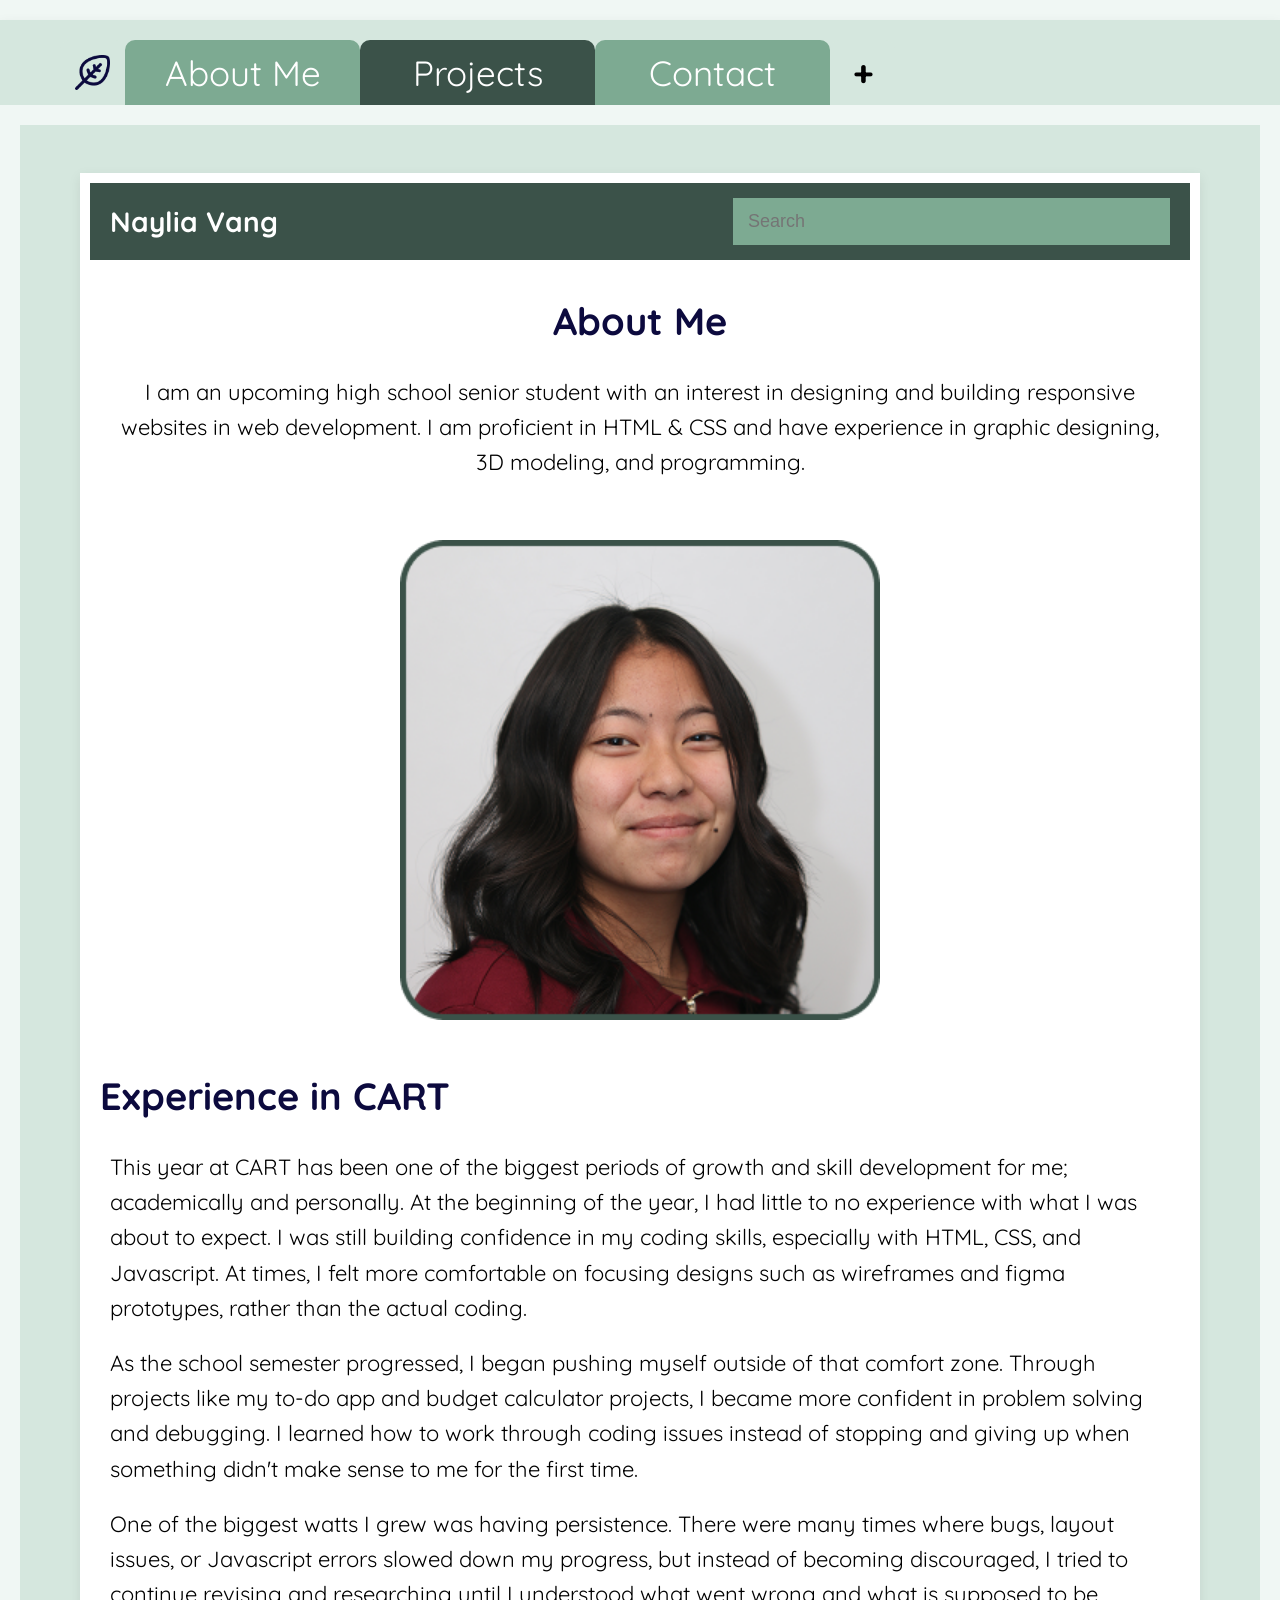
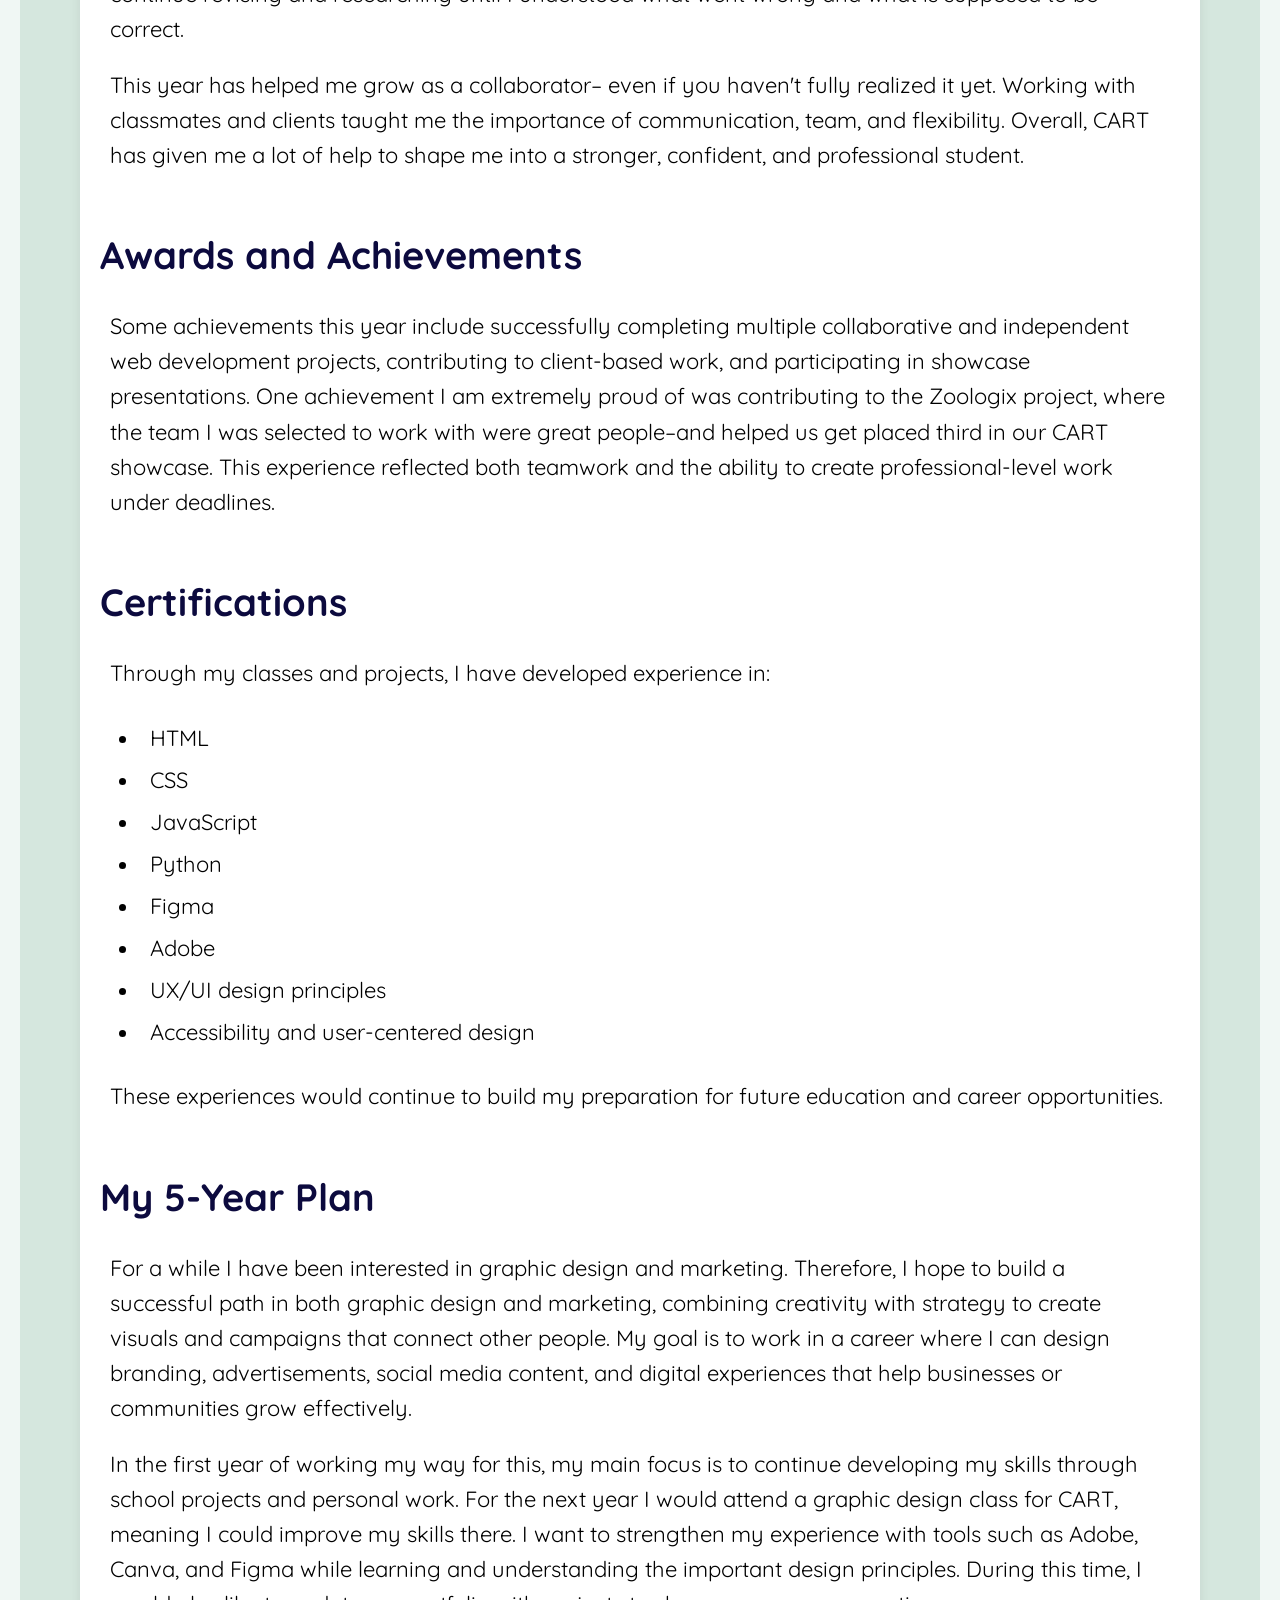
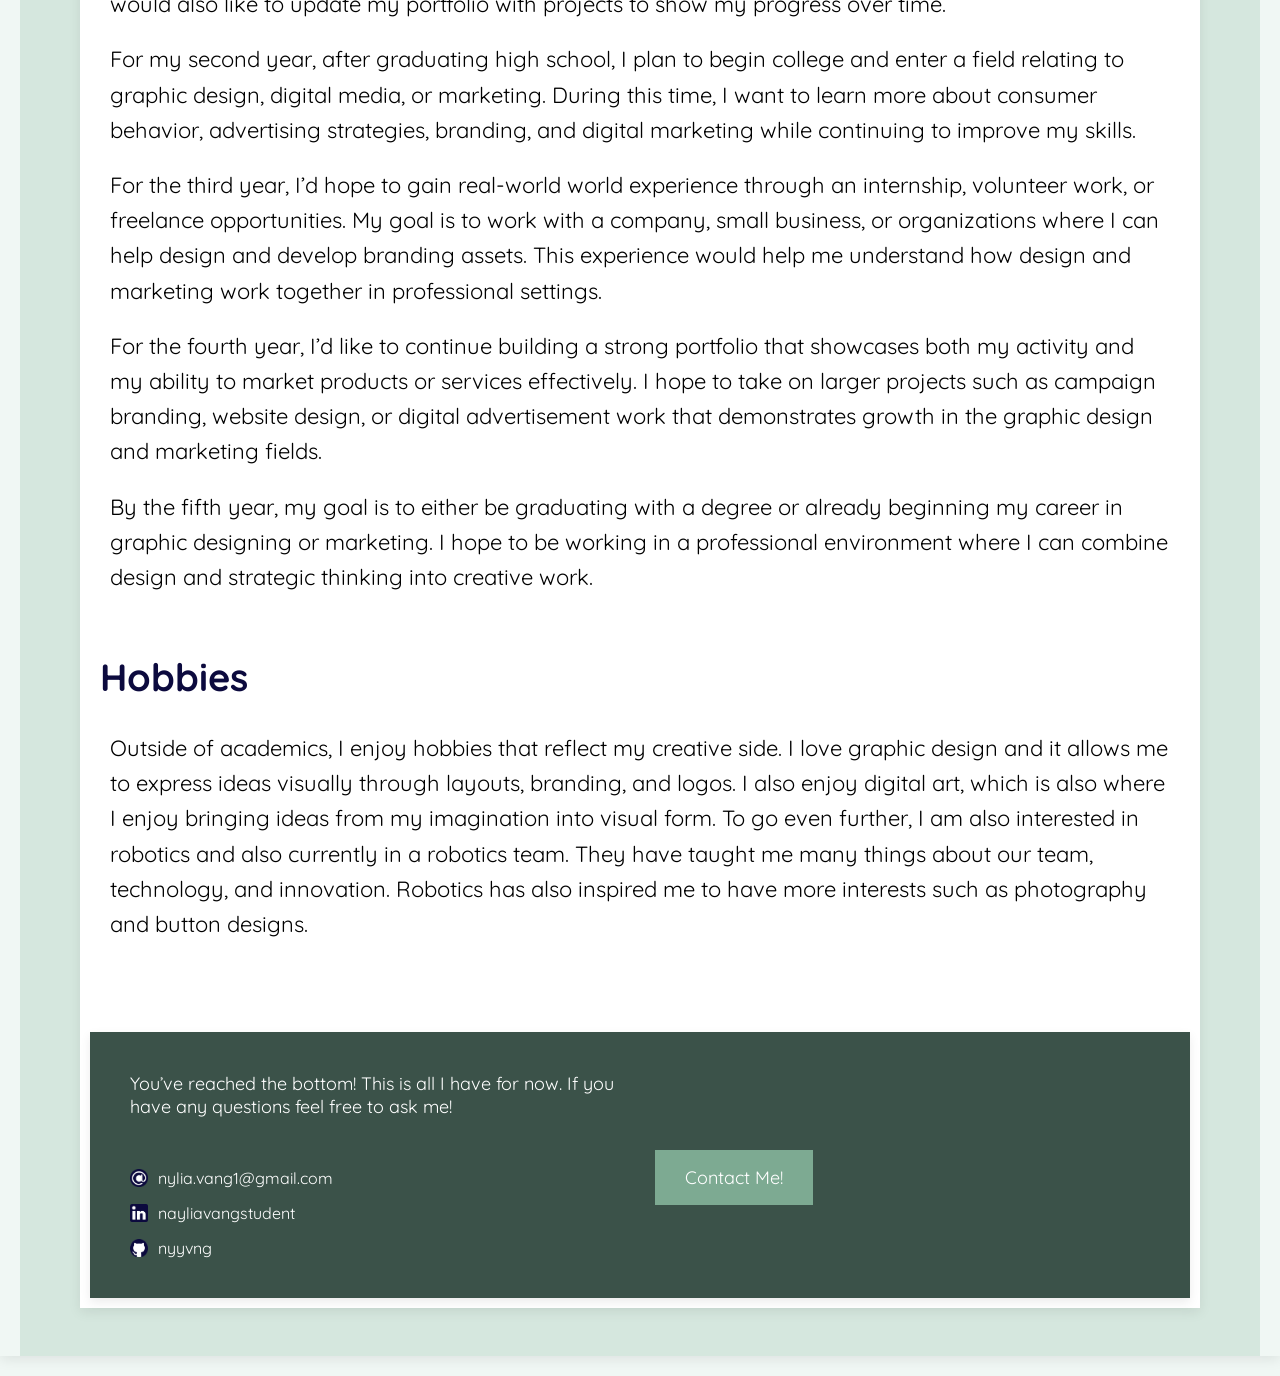
==== commit c908a32e: "grammar fixes" ====
--- a/abtme.html
+++ b/abtme.html
@@ -34,8 +34,8 @@
                     <a class="nav-link" id="contact-link" href="contact.html">Contact</a>
 
                     <div class="dropdown">
-                        <button class="plus-btn">+</button>
-                        <div class="dropdown-menu">
+                        <button class="plus-btn" id="menu-btn">+</button>
+                        <div class="dropdown-menu" id="dropdown-menu">
                             <a href="resume.html">Resume</a>
                         </div>
                     </div>
@@ -57,7 +57,7 @@
             </main>
             <div id="ab" class="abt-me">
                 <h2>About Me</h2>
-                <p>I am a high school junior with an interest and curiosity in designing and building responsive
+                <p>I am an upcoming high school senior student with an interest in designing and building responsive
                     websites in
                     web
                     development. I am proficient in HTML & CSS and have experience in graphic designing, 3D
--- a/style.css
+++ b/style.css
@@ -147,17 +147,14 @@
     flex-direction: column;
     border-radius: 0 0 18px 18px;
     overflow: hidden;
-    box-shadow: 0 8px 20px rgba(0,0,0,0.2);
+    box-shadow: 0 8px 20px rgba(0, 0, 0, 0.2);
 }
 
 .dropdown-menu a {
     color: white;
     text-decoration: none;
-
     padding: 15px;
-
     font-size: 30px;
-
     transition: 0.3s;
 }
 
@@ -165,41 +162,37 @@
     background-color: var(--muted-teal);
 }
 
-.dropdown:hover .dropdown-menu {
+
+.show-menu {
     display: flex;
 }
 
 .plus-btn:hover {
     cursor: pointer;
-    transform: scale(1.15);
     transition: 0.5s;
     background-color: var(--mint-cream);
 }
 
 #home-link:hover {
     cursor: pointer;
-    transform: scale(1.15);
     transition: 0.5s;
     background-color: var(--mint-cream);
 }
 
 #about-link:hover {
     cursor: pointer;
-    transform: scale(1.1);
     transition: 0.5s;
     background-color: var(--granite);
 }
 
 #projects-link:hover {
     cursor: pointer;
-    transform: scale(1.1);
     transition: 0.5s;
     background-color: var(--muted-teal);
 }
 
 #contact-link:hover {
     cursor: pointer;
-    transform: scale(1.1);
     transition: 0.5s;
     background-color: var(--granite);
 }
@@ -316,6 +309,8 @@
     animation-timeline: view();
     animation-range: entry 5% cover 35%;
 }
+
+/* works?? */
 
 @keyframes fade {
     to {
@@ -559,7 +554,9 @@
 .pawpal,
 .fcz,
 .to-do,
-.budget {
+.budget,
+.zoo-case,
+.adventstory {
     background-color: var(--muted-teal);
     padding: 20px;
     display: flex;
@@ -578,11 +575,22 @@
     border-radius: 30px;
 }
 
+.project-img {
+    width: 290px;
+    height: 220px;
+    object-fit: cover;
+    flex-shrink: 0;
+    border: 7px solid var(--granite);
+    border-radius: 30px;
+}
+
 .bioshield h3,
 .pawpal h3,
 .fcz h3,
 .to-do h3,
-.budget h3 {
+.budget h3,
+.zoo-case h3,
+.adventstory h3 {
     border-right: 4px solid white;
     padding-right: 20px;
     margin: 0;
@@ -594,7 +602,9 @@
 .pawpal-top img,
 .fcz-top img,
 .todo-top img,
-.budgetcalc-top img {
+.budgetcalc-top img,
+.zoo-case-top img,
+.adventstory-top img {
     height: auto;
 }
 
@@ -608,6 +618,12 @@
 .fcz:hover,
 .to-do:hover,
 .budget:hover,
+.zoo-case:hover,
+.adventstory:hover {
+    background-color: var(--granite);
+    transition: 0.5s;
+    cursor: pointer;
+}
 .project-desc {
     cursor: pointer;
     transform: scale(1.01);
@@ -1195,6 +1211,206 @@
 
 
 
+/* POKEMON ADEVNTURE GAME STUFF BELOW */
+#adventstory {
+    padding: 40px;
+    max-width: 1200px;
+    margin: auto;
+}
+
+#adventstory h2 {
+    text-align: center;
+    font-size: 42px;
+    color: var(--dark-amethyst);
+    margin-bottom: 50px;
+}
+
+#adventstory h2 a {
+    text-decoration: none;
+    color: var(--dark-amethyst);
+}
+
+.adventstory-top {
+    display: flex;
+    align-items: center;
+    gap: 40px;
+}
+
+.adventstory-top img {
+    width: 500px;
+    height: 300px;
+    border: 4px solid var(--granite);
+    border-radius: 20px;
+    flex-shrink: 0;
+}
+
+.adventstory-desc {
+    font-size: 22px;
+    line-height: 1.6;
+    color: var(--dark-amethyst);
+    margin: 0;
+    max-width: 550px;
+}
+
+#adventstory-experience {
+    padding: 20px 40px 80px;
+    max-width: 1200px;
+    margin: auto;
+}
+
+#adventstory-experience h2 {
+    font-size: 34px;
+    color: var(--dark-amethyst);
+    margin-top: 50px;
+    margin-bottom: 20px;
+}
+
+#adventstory-experience p {
+    font-size: 22px;
+    line-height: 1.8;
+    color: var(--dark-amethyst);
+}
+
+#adventstory-experience li {
+    font-size: 22px;
+    line-height: 1.8;
+}
+
+#adventstory-experience img {
+    width: 500px;
+    height: 200px;
+    display: block;
+    margin: 40px auto;
+    border: 4px solid var(--granite);
+    border-radius: 20px;
+}
+
+
+
+
+
+
+
+
+
+
+
+
+
+
+
+
+
+
+
+
+
+
+
+
+
+
+
+
+
+
+
+
+
+/* ZOO CASE THING BELOW */
+#zoo-case {
+    padding: 40px;
+    max-width: 1200px;
+    margin: auto;
+}
+
+#zoo-case h2 {
+    text-align: center;
+    font-size: 42px;
+    color: var(--dark-amethyst);
+    margin-bottom: 50px;
+}
+
+#zoo-case h2 a {
+    text-decoration: none;
+    color: var(--dark-amethyst);
+}
+
+.zoo-case-top {
+    display: flex;
+    align-items: center;
+    gap: 40px;
+}
+
+.zoo-case-top img {
+    width: 500px;
+    height: 300px;
+    border: 4px solid var(--granite);
+    border-radius: 20px;
+    flex-shrink: 0;
+}
+
+.zoo-case-desc {
+    font-size: 22px;
+    line-height: 1.6;
+    color: var(--dark-amethyst);
+    margin: 0;
+    max-width: 550px;
+}
+
+#zoo-case-experience {
+    padding: 20px 40px 80px;
+    max-width: 1200px;
+    margin: auto;
+}
+
+#zoo-case-experience h2 {
+    font-size: 34px;
+    color: var(--dark-amethyst);
+    margin-top: 50px;
+    margin-bottom: 20px;
+}
+
+#zoo-case-experience p {
+    font-size: 22px;
+    line-height: 1.8;
+    color: var(--dark-amethyst);
+}
+
+#zoo-case-experience li {
+    font-size: 22px;
+    line-height: 1.8;
+}
+
+#zoo-case-experience img {
+    width: 500px;
+    height: 300px;
+    display: block;
+    margin: 40px auto;
+    border: 4px solid var(--granite);
+    border-radius: 20px;
+}
+
+
+
+
+
+
+
+
+
+
+
+
+
+
+
+
+
+
+
+
+
 
 
 
@@ -1407,8 +1623,7 @@
         width: 9px;
     }
 
-    #home-link,
-    .plus-btn {
+    #home-link{
         width: 25px;
         height: 25px;
         padding: 10px;
@@ -1463,7 +1678,9 @@
     .pawpal,
     .fcz,
     .to-do,
-    .budget {
+    .budget,
+    .zoo-case,
+    .adventstory {
         flex-direction: column;
         align-items: center;
         text-align: center;
@@ -1476,11 +1693,18 @@
         height: 130px;
     }
 
+    .project-img {
+    width: 160px;
+    height: 130px;
+}
+
     .bioshield h3,
     .pawpal h3,
     .fcz h3,
     .to-do h3,
-    .budget h3 {
+    .budget h3,
+    .zoo-case h3,
+    .adventstory h3 {
         font-size: 20px;
         padding-right: 0;
         border-right: none;
@@ -1509,7 +1733,9 @@
     .pawpal-top,
     .fcz-top,
     .todo-top,
-    .budgetcalc-top {
+    .budgetcalc-top,
+    .zoo-case-top,
+    .adventstory-top {
         gap: 15px;
         flex-direction: column;
     }
@@ -1518,7 +1744,9 @@
     .pawpal-top img,
     .fcz-top img,
     .todo-top img,
-    .budgetcalc-top img {
+    .budgetcalc-top img,
+    .zoo-case-top img,
+    .adventstory-top img {
         width: 300px;
         height: 170px;
     }
@@ -1527,7 +1755,9 @@
     .pawpal-desc,
     .fcz-desc,
     .todo-desc,
-    .budgetcalc-desc {
+    .budgetcalc-desc,
+    .zoo-case-desc,
+    .adventstory-desc {
         font-size: 16px;
     }
 
@@ -1535,7 +1765,9 @@
     #pawpal,
     #fcz,
     #todo,
-    #budgetcalc {
+    #budgetcalc,
+    #zoo-case,
+    #adventstory {
         padding: 20px 10px;
     }
 
@@ -1544,7 +1776,9 @@
     #pawpal-experience,
     #fcz-experience,
     #todo-experience,
-    #budgetcalc-experience {
+    #budgetcalc-experience,
+    #zoo-case-experience,
+    #adventstory-experience {
         padding: 15px 10px 40px;
     }
 
@@ -1552,7 +1786,9 @@
     #pawpal-experience img,
     #fcz-experience img,
     #todo-experience img,
-    #budgetcalc-experience img {
+    #budgetcalc-experience img,
+    #zoo-case-experience img,
+    #adventstory-experience img {
         width: 350px;
         height: 160px;
     }
@@ -1561,7 +1797,9 @@
     #pawpal-experience h2,
     #fcz-experience h2,
     #todo-experience h2,
-    #budgetcalc-experience h2 {
+    #budgetcalc-experience h2,
+    #zoo-case-experience h2,
+    #adventstory-experience h2 {
         font-size: 22px;
     }
 
@@ -1569,14 +1807,18 @@
     #pawpal h2,
     #fcz h2,
     #todo h2,
-    #budgetcalc h2 {
+    #budgetcalc h2,
+    #zoo-case h2,
+    #adventstory h2 {
         font-size: 22px;
     }
 
     #bioshield a,
     #pawpal a,
     #todo a,
-    #budgetcalc a {
+    #budgetcalc a,
+    #zoo-case a,
+    #adventstory a {
         font-size: 25px;
     }
 
@@ -1586,11 +1828,15 @@
     #fcz-experience p,
     #todo-experience p,
     #budgetcalc-experience p,
+    #zoo-case-experience p,
     #bioshield-experience li,
     #pawpal-experience li,
     #fcz-experience li,
     #todo-experience li,
-    #budgetcalc-experience li {
+    #budgetcalc-experience li,
+    #zoo-case-experience li,
+    #adventstory-experience p,
+    #adventstory-experience li {
         font-size: 16px;
         line-height: 1.6;
     }
@@ -1673,13 +1919,6 @@
         overflow-x: auto;
     }
 
-    #home-link,
-    .plus-btn {
-        width: 22px;
-        height: 22px;
-        padding: 10px;
-        flex-shrink: 0;
-    }
 
     #about-link,
     #projects-link,
@@ -1785,4 +2024,22 @@
         margin-left: -25px;
     }
 
+
+    .plus-btn {
+        width: 40px;
+        height: 40px;
+        font-size: 22px;
+        padding: 0;
+        border-radius: 8px 8px 0 0;
+    }
+
+    .dropdown-menu {
+        width: 140px;
+        right: 0;
+    }
+
+    .dropdown-menu a {
+        font-size: 16px;
+        padding: 10px;
+    }
 }
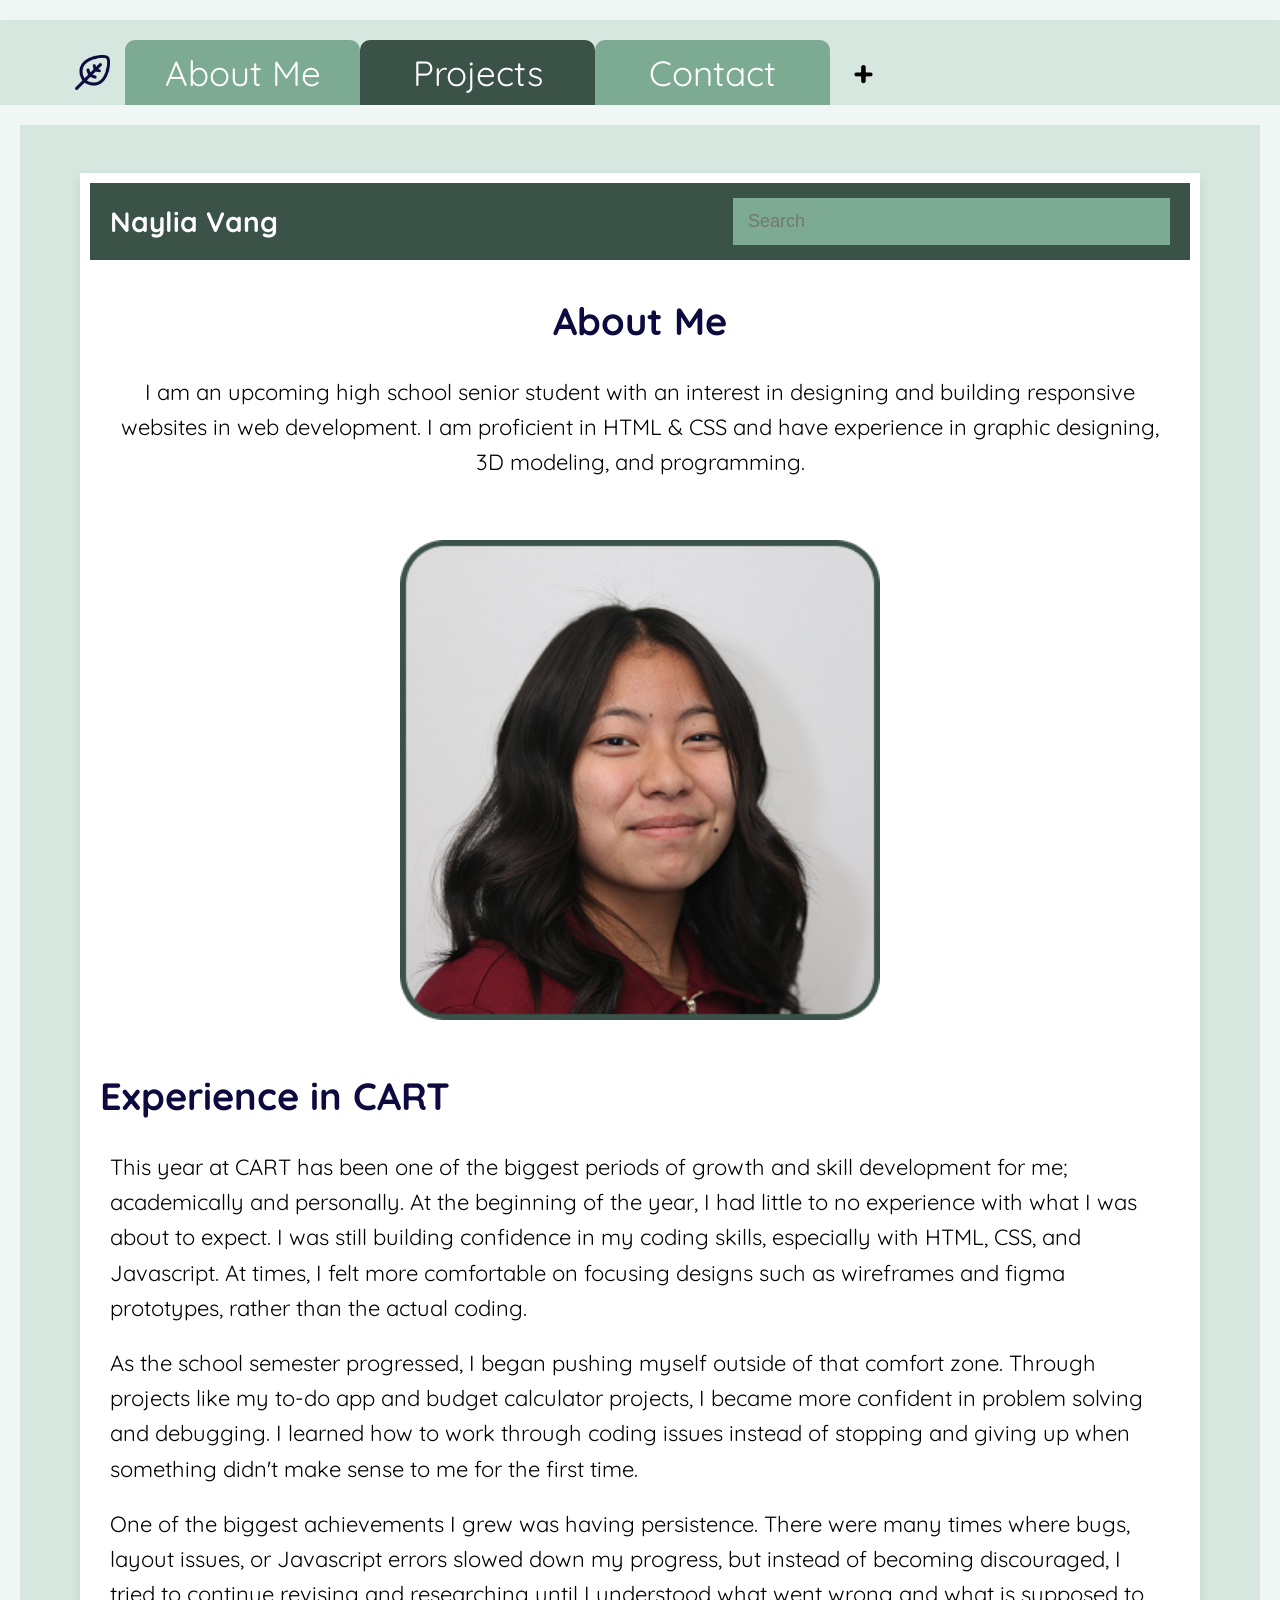
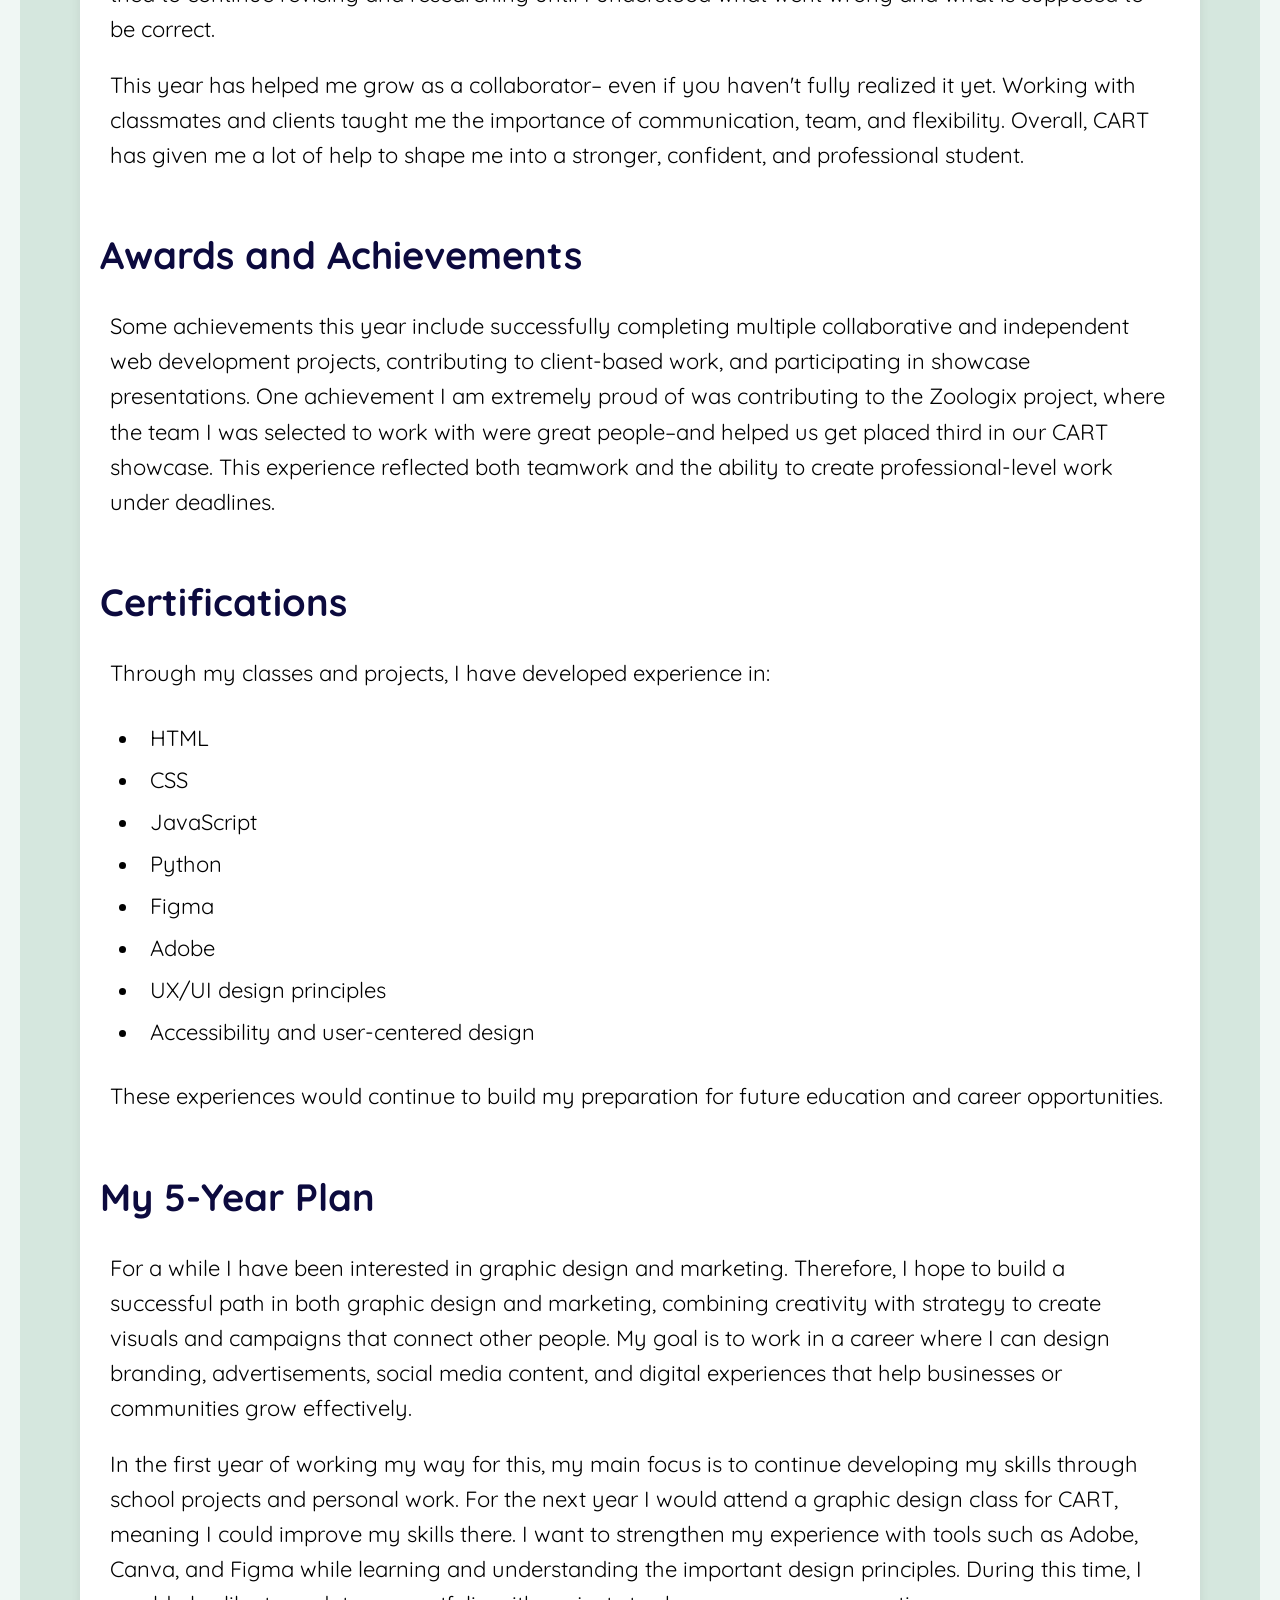
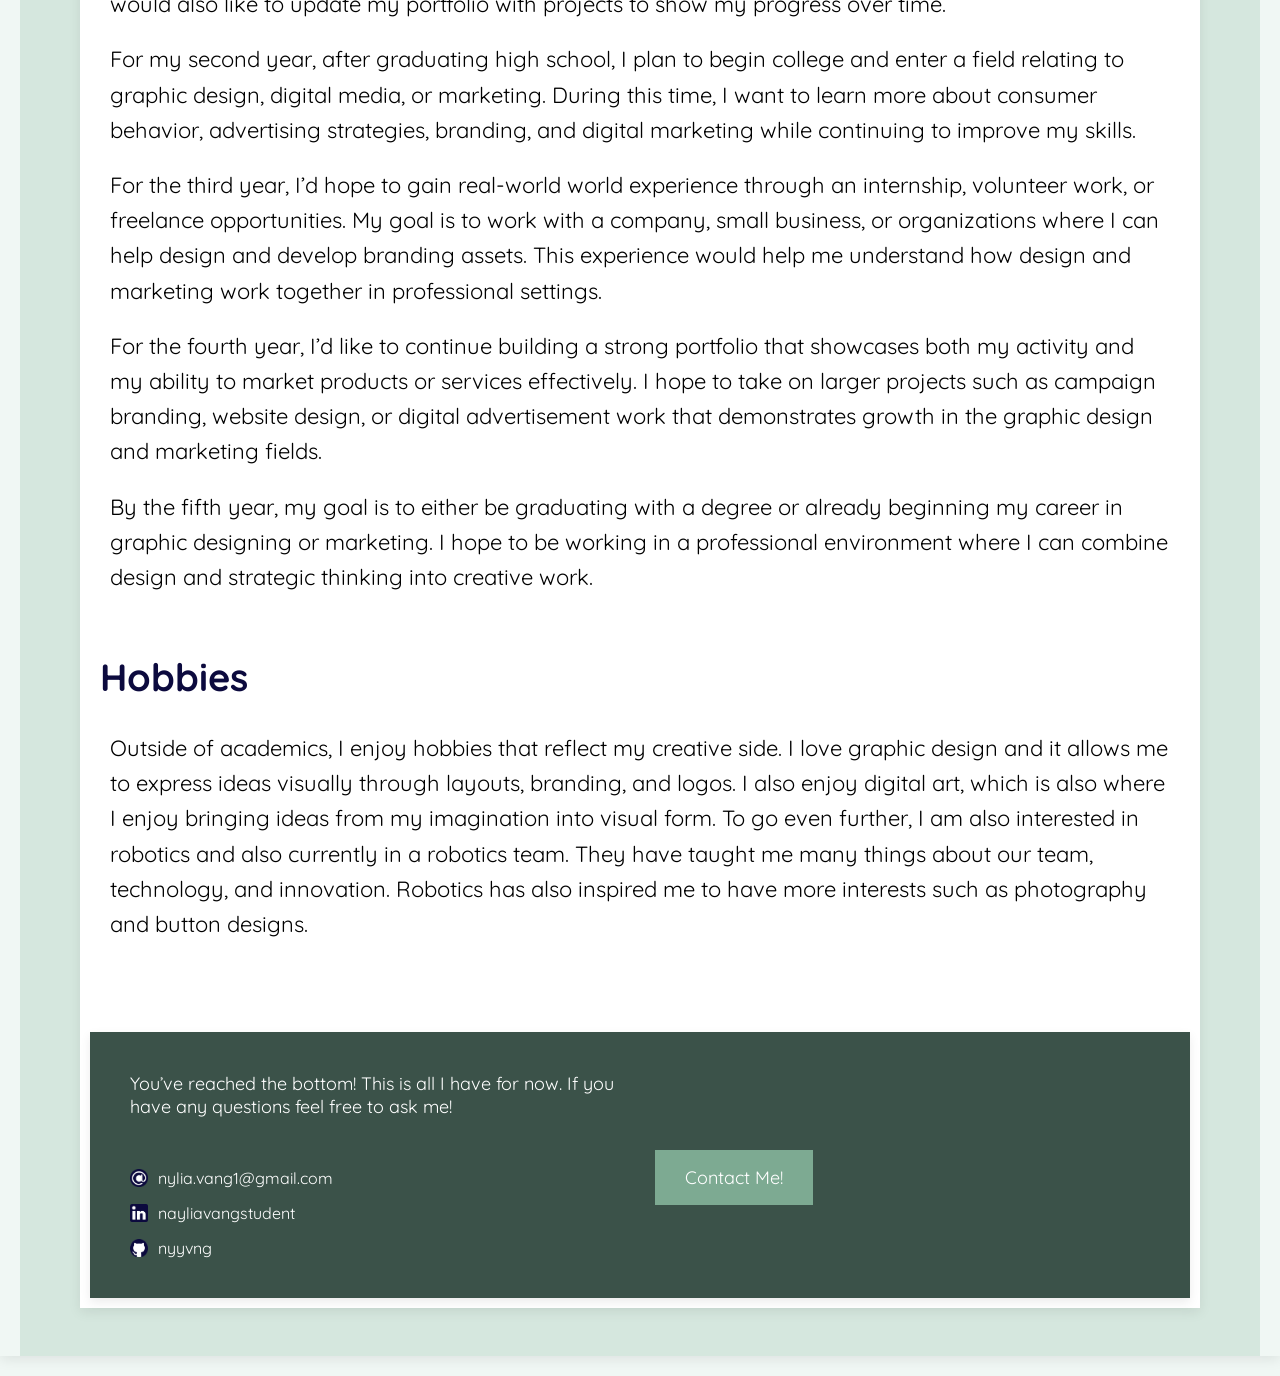
==== commit 84f6ad9c: "graMMAR foxezs" ====
--- a/abtme.html
+++ b/abtme.html
@@ -85,7 +85,7 @@
                     debugging. I learned how to work through coding issues instead of stopping and giving up when
                     something
                     didn't make sense to me for the first time.</p>
-                <p>One of the biggest watts I grew was having persistence. There were many times where bugs, layout
+                <p>One of the biggest achievements I grew was having persistence. There were many times where bugs, layout
                     issues,
                     or Javascript errors slowed down my progress, but instead of becoming discouraged, I tried to
                     continue
